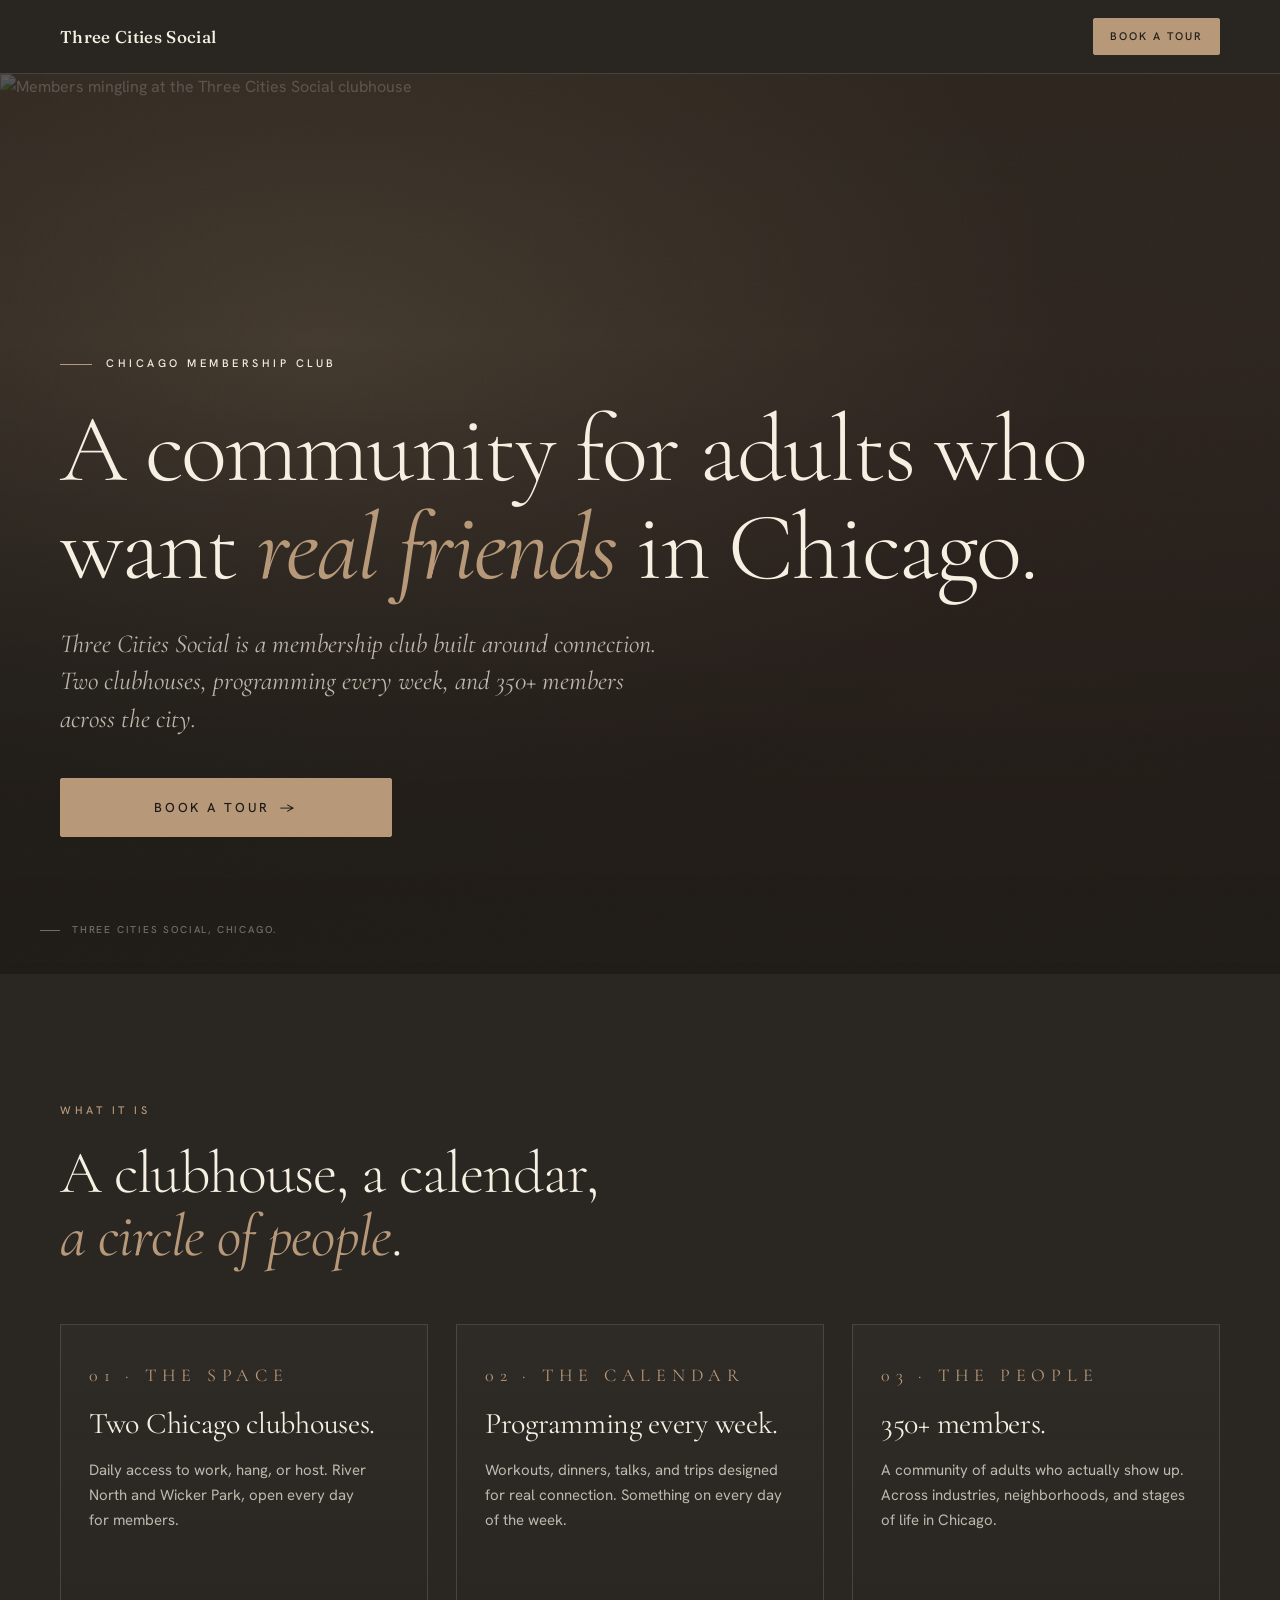
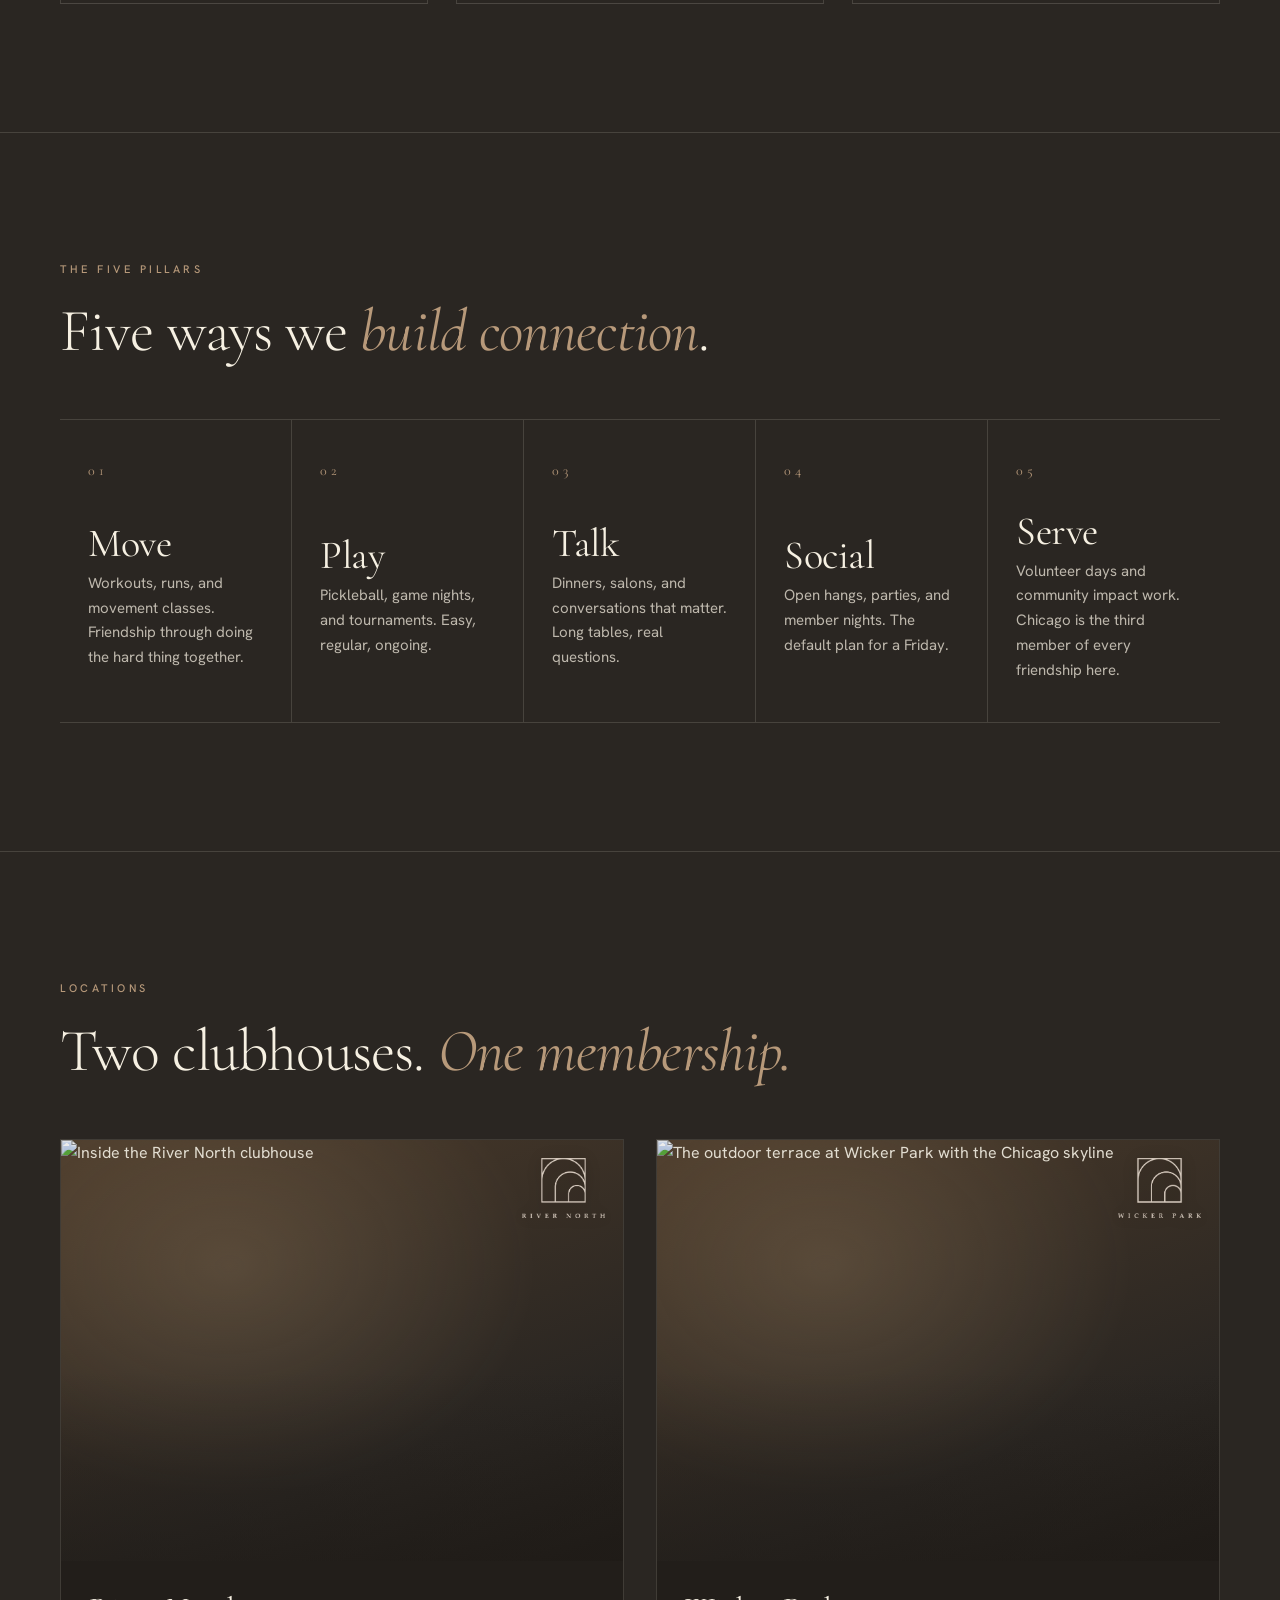
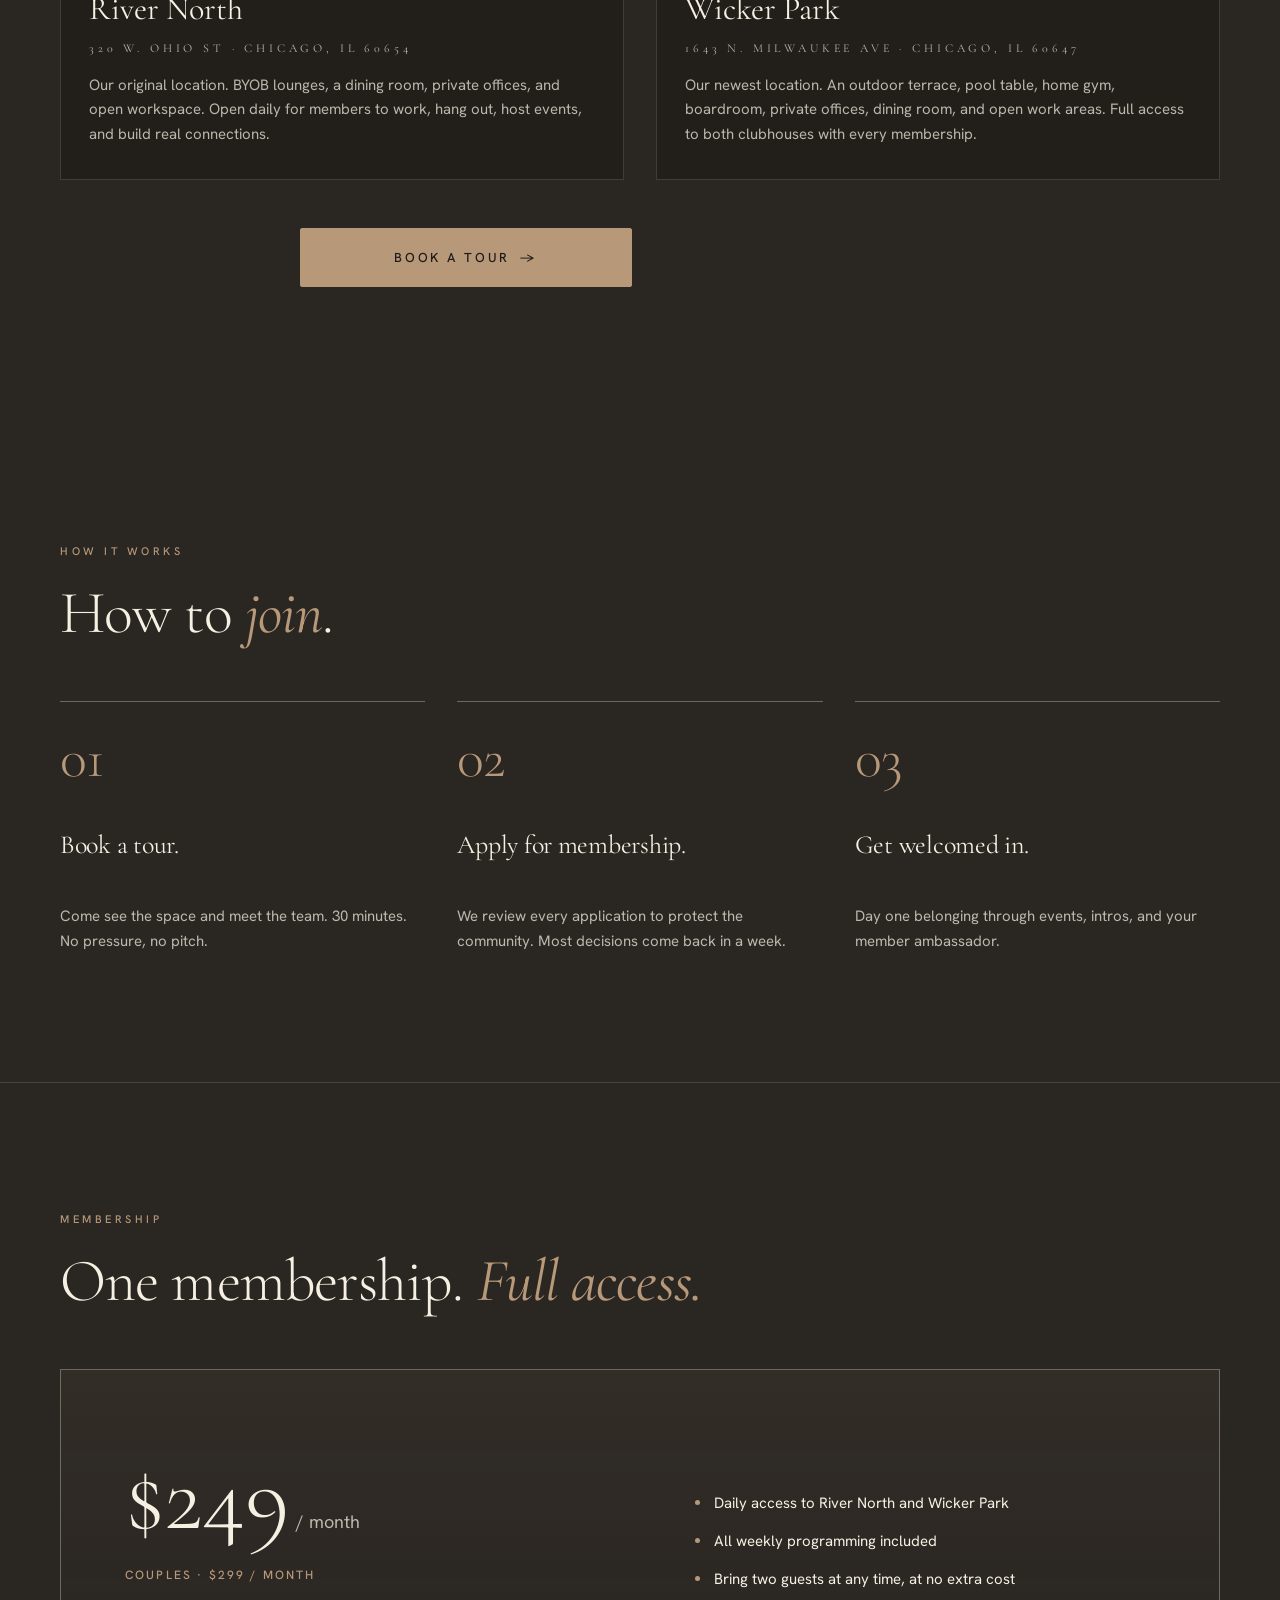
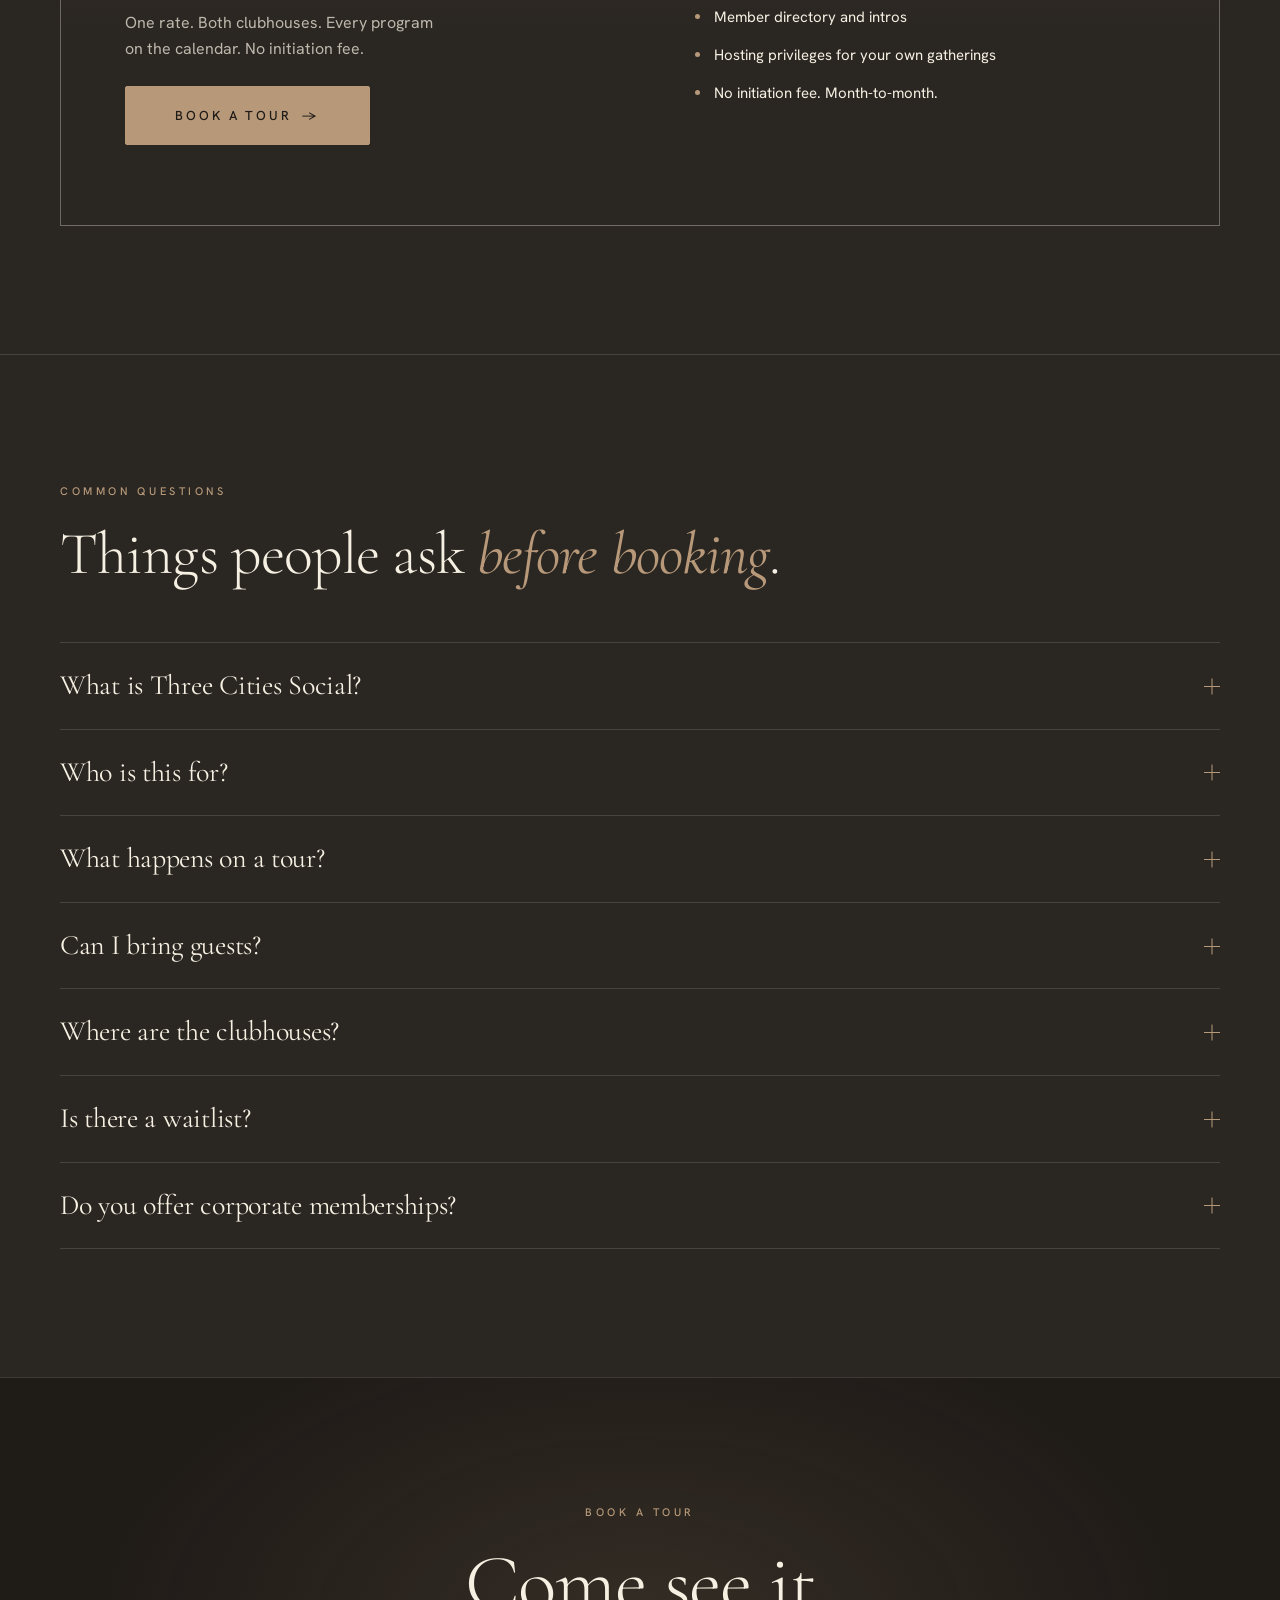
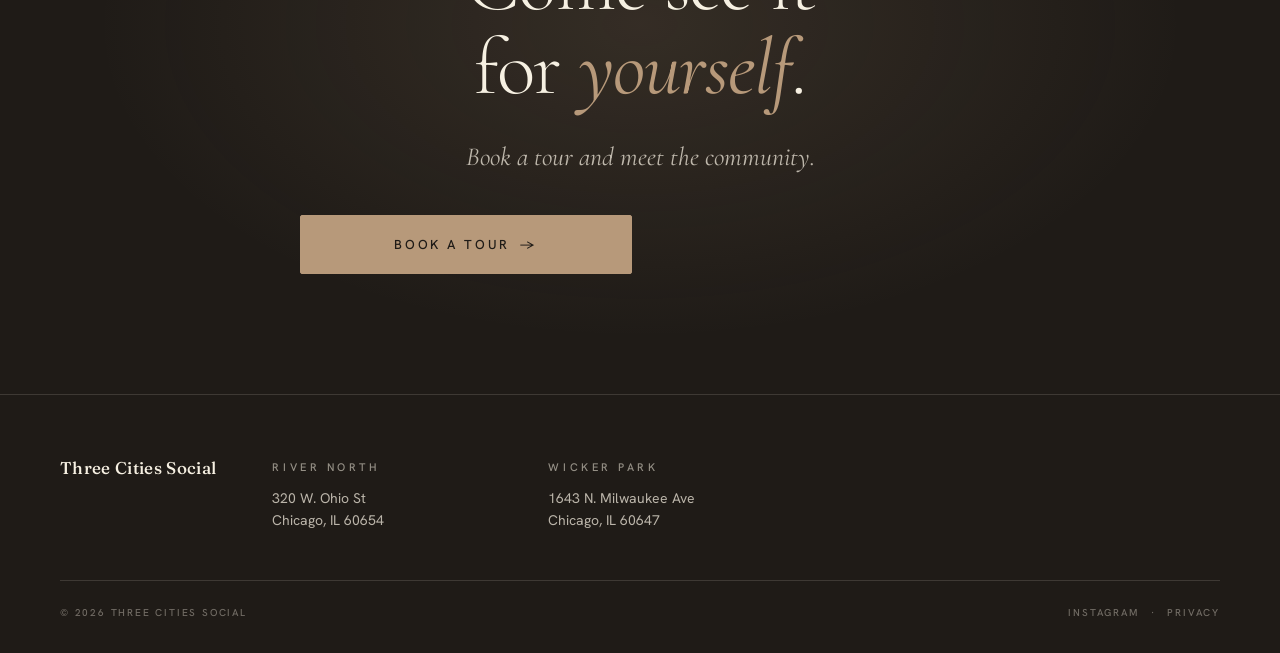
==== join.html @ d58b7352 "Initial commit" ====
<!doctype html>
<html lang="en">
<head>
<meta charset="utf-8" />
<meta name="viewport" content="width=device-width, initial-scale=1, viewport-fit=cover" />
<title>Book a Tour. Three Cities Social, Chicago.</title>
<meta name="description" content="A membership club in Chicago built around real connection. Two clubhouses, weekly programming, 350+ members. Book a tour." />
<meta name="robots" content="noindex, nofollow" />

<!-- Open Graph -->
<meta property="og:title" content="Three Cities Social. Book a Tour." />
<meta property="og:description" content="A community for adults who want real friends in Chicago." />
<meta property="og:type" content="website" />

<!-- =========================================================
     ANALYTICS. This page is the ad-conversion landing page.
     Tracking is installed inline so it runs before any user
     interaction. Replace the IDs marked REPLACE_ME and the
     code will start firing.
     ========================================================= -->

<!-- Meta Pixel -->
<script>
  !function(f,b,e,v,n,t,s)
  {if(f.fbq)return;n=f.fbq=function(){n.callMethod?
  n.callMethod.apply(n,arguments):n.queue.push(arguments)};
  if(!f._fbq)f._fbq=n;n.push=n;n.loaded=!0;n.version='2.0';
  n.queue=[];t=b.createElement(e);t.async=!0;
  t.src=v;s=b.getElementsByTagName(e)[0];
  s.parentNode.insertBefore(t,s)}(window,document,'script',
  'https://connect.facebook.net/en_US/fbevents.js');
  // REPLACE_ME with your Meta Pixel ID.
  window.__META_PIXEL_ID = 'REPLACE_ME';
  if (window.__META_PIXEL_ID && window.__META_PIXEL_ID !== 'REPLACE_ME') {
    fbq('init', window.__META_PIXEL_ID);
    fbq('track', 'PageView');
  }
</script>
<noscript>
  <img height="1" width="1" style="display:none"
       src="https://www.facebook.com/tr?id=REPLACE_ME&ev=PageView&noscript=1" alt="" />
</noscript>

<!-- GA4 -->
<script>
  // REPLACE_ME with your GA4 measurement ID, e.g. G-XXXXXXX.
  window.__GA4_ID = 'REPLACE_ME';
</script>
<script>
  (function () {
    var id = window.__GA4_ID;
    if (!id || id === 'REPLACE_ME') return;
    var s = document.createElement('script');
    s.async = true;
    s.src = 'https://www.googletagmanager.com/gtag/js?id=' + id;
    document.head.appendChild(s);
    window.dataLayer = window.dataLayer || [];
    window.gtag = function () { window.dataLayer.push(arguments); };
    window.gtag('js', new Date());
    window.gtag('config', id, { send_page_view: true });
  })();
</script>

<link rel="icon" type="image/png" href="assets/icons/mark-black.png" />
<link rel="apple-touch-icon" href="assets/icons/mark-black.png" />
<link rel="preconnect" href="https://fonts.googleapis.com">
<link rel="preconnect" href="https://fonts.gstatic.com" crossorigin>
<link rel="stylesheet" href="https://fonts.googleapis.com/css2?family=Cormorant+Garamond:ital,wght@0,300;0,400;0,500;0,600;1,400&family=Fraunces:opsz,wght@9..144,300;9..144,400;9..144,500;9..144,600&family=Hanken+Grotesk:wght@300;400;500;600;700&display=swap">

<style>
/* =========================================================
   Three Cities Social. Landing page.
   Tokens lifted from the TCS design system.
   ========================================================= */
:root {
  /* Brand palette */
  --ink-900: #1F1B17;
  --ink-800: #2A2622;
  --ink-700: #3A342E;
  --ink-600: #5C544B;
  --ink-500: #7A7268;
  --ink-400: #9A9085;
  --ink-300: #BBB1A4;
  --ink-200: #D6CDC0;
  --cream-100: #F6F0E2;
  --cream-50:  #FBF7EE;

  /* Accents */
  --clay: #B7997A;     /* warm tan, the "gold" of the brand */
  --clay-bright: #C9A982;
  --oxblood: #6B2E2A;

  /* Semantic for this dark page */
  --bg: var(--ink-800);
  --bg-deep: var(--ink-900);
  --bg-raised: var(--ink-700);
  --fg: var(--cream-100);
  --fg-muted: rgba(246,240,226,0.72);
  --fg-subtle: rgba(246,240,226,0.55);
  --fg-faint: rgba(246,240,226,0.38);
  --line: rgba(246,240,226,0.14);
  --line-strong: rgba(246,240,226,0.32);
  --accent: var(--clay);

  /* Type */
  --font-display: 'Cormorant Garamond', 'EB Garamond', Garamond, serif;
  --font-sans: 'Hanken Grotesk', 'Söhne', 'Helvetica Neue', Helvetica, Arial, sans-serif;

  /* Tracking */
  --tracking-wider: 0.18em;
  --tracking-widest: 0.32em;

  /* Motion */
  --ease-out: cubic-bezier(0.16, 1, 0.3, 1);
  --ease-standard: cubic-bezier(0.4, 0, 0.2, 1);
}

* { box-sizing: border-box; }
html { scroll-behavior: smooth; -webkit-text-size-adjust: 100%; }
body {
  margin: 0;
  background: var(--bg);
  color: var(--fg);
  font-family: var(--font-sans);
  font-size: 16px;
  line-height: 1.6;
  -webkit-font-smoothing: antialiased;
  -moz-osx-font-smoothing: grayscale;
  text-rendering: optimizeLegibility;
  overflow-x: hidden;
}

img { display: block; max-width: 100%; }

/* =========================================================
   Reusable bits
   ========================================================= */
.shell { width: 100%; max-width: 1240px; margin: 0 auto; padding: 0 22px; }
@media (min-width: 720px) { .shell { padding: 0 40px; } }

.eyebrow {
  display: inline-block;
  font-family: var(--font-sans);
  font-weight: 500;
  font-size: 11px;
  letter-spacing: var(--tracking-widest);
  text-transform: uppercase;
  color: var(--accent);
  margin: 0;
}
.eyebrow--muted { color: var(--fg-subtle); }

.tracked {
  font-family: var(--font-display);
  font-weight: 400;
  text-transform: uppercase;
  letter-spacing: var(--tracking-widest);
}

.h-display {
  font-family: var(--font-display);
  font-weight: 300;
  letter-spacing: -0.02em;
  line-height: 1.02;
  margin: 0;
  color: var(--fg);
}
.h-display em { font-style: italic; font-weight: 400; color: var(--accent); }

.h-section {
  font-family: var(--font-display);
  font-weight: 300;
  font-size: clamp(36px, 6vw, 60px);
  line-height: 1.05;
  letter-spacing: -0.015em;
  margin: 0;
  color: var(--fg);
  text-wrap: balance;
}
.h-section em { font-style: italic; color: var(--accent); font-weight: 400; }

.lede {
  font-family: var(--font-display);
  font-style: italic;
  font-weight: 400;
  font-size: clamp(20px, 2.4vw, 26px);
  line-height: 1.45;
  color: var(--fg-muted);
  margin: 0;
  text-wrap: pretty;
}

p { margin: 0; color: var(--fg-muted); line-height: 1.65; text-wrap: pretty; }

a { color: inherit; text-decoration: none; }

/* Buttons */
.btn {
  display: inline-flex; align-items: center; justify-content: center; gap: 10px;
  font-family: var(--font-sans);
  font-weight: 500;
  font-size: 12px;
  letter-spacing: 0.22em;
  text-transform: uppercase;
  padding: 18px 28px;
  border-radius: 2px;
  cursor: pointer;
  border: 1px solid transparent;
  background: transparent;
  color: var(--fg);
  transition: background 220ms var(--ease-standard), color 220ms var(--ease-standard), opacity 220ms var(--ease-standard), transform 120ms var(--ease-standard);
  text-align: center;
  white-space: nowrap;
  line-height: 1;
}
.btn:active { transform: translateY(1px); }
.btn:focus-visible { outline: 2px solid var(--accent); outline-offset: 3px; }

.btn--primary {
  background: var(--cream-100);
  color: var(--ink-800);
  border-color: var(--cream-100);
}
.btn--primary:hover { opacity: 0.85; }

.btn--accent {
  background: var(--clay);
  color: var(--ink-900);
  border-color: var(--clay);
}
.btn--accent:hover { background: var(--clay-bright); border-color: var(--clay-bright); }

.btn--ghost {
  border-color: var(--line-strong);
  color: var(--fg);
}
.btn--ghost:hover { border-color: var(--cream-100); }

.btn--lg { padding: 22px 36px; font-size: 13px; }

.btn .arrow { display: inline-block; transition: transform 220ms var(--ease-standard); }
.btn:hover .arrow { transform: translateX(3px); }

/* Hairline */
.hairline { border: 0; border-top: 1px solid var(--line); margin: 0; }

/* =========================================================
   Top nav
   ========================================================= */
.nav {
  position: sticky; top: 0; z-index: 50;
  background: rgba(42,38,34,0.92);
  backdrop-filter: saturate(1.2) blur(8px);
  -webkit-backdrop-filter: saturate(1.2) blur(8px);
  border-bottom: 1px solid var(--line);
}
.nav__inner {
  max-width: 1240px; margin: 0 auto;
  display: flex; align-items: center; justify-content: space-between;
  padding: 14px 22px;
}
@media (min-width: 720px) { .nav__inner { padding: 18px 40px; } }
.nav__brand img { height: 26px; }
@media (min-width: 720px) { .nav__brand img { height: 30px; } }

.wordmark {
  font-family: 'Fraunces', 'Cormorant Garamond', Garamond, serif;
  font-weight: 500;
  font-size: 17px;
  letter-spacing: 0.02em;
  color: var(--cream-100);
  line-height: 1;
  white-space: nowrap;
  text-decoration: none;
  border: 0;
  display: inline-flex;
  align-items: center;
  transition: opacity 220ms var(--ease-standard);
}
.wordmark:hover { opacity: 0.7; }
.footer__wordmark {
  /* The footer wordmark inherits all .wordmark styles. Kept as a hook for spacing tweaks. */
  align-self: flex-start;
}
.nav__mid { display: none; gap: 32px; }
@media (min-width: 980px) { .nav__mid { display: flex; } }
.nav__mid a {
  font-family: var(--font-sans); font-weight: 500;
  font-size: 12px; letter-spacing: 0.22em; text-transform: uppercase;
  color: var(--fg);
  transition: opacity 220ms;
}
.nav__mid a:hover { opacity: 0.6; }
.nav__cta { padding: 12px 18px; font-size: 11px; letter-spacing: 0.20em; }

/* =========================================================
   Hero
   ========================================================= */
.hero {
  position: relative;
  min-height: 100svh;
  display: flex; flex-direction: column;
  isolation: isolate;
  overflow: hidden;
}
.hero__media {
  position: absolute; inset: 0; z-index: -1;
}
.hero__media .photo {
  width: 100%; height: 100%;
  object-fit: cover;
  object-position: center;
  display: block;
  opacity: 0.55;
  background:
    radial-gradient(ellipse at 25% 30%, rgba(201,170,130,0.55) 0%, transparent 55%),
    radial-gradient(ellipse at 75% 70%, rgba(107,46,42,0.40) 0%, transparent 60%),
    linear-gradient(180deg, #4a3a2a 0%, #2a2622 60%, #1f1b17 100%);
}
.hero__media::after {
  content: "";
  position: absolute; inset: 0;
  background:
    linear-gradient(180deg, rgba(31,27,23,0.55) 0%, rgba(31,27,23,0.45) 30%, rgba(31,27,23,0.80) 75%, rgba(31,27,23,0.96) 100%);
}
.hero__grain {
  position: absolute; inset: 0; z-index: -1;
  opacity: 0.18; mix-blend-mode: overlay; pointer-events: none;
  background-image: url("data:image/svg+xml;utf8,<svg xmlns='http://www.w3.org/2000/svg' width='160' height='160'><filter id='n'><feTurbulence type='fractalNoise' baseFrequency='0.9' numOctaves='2' stitchTiles='stitch'/><feColorMatrix values='0 0 0 0 0.5 0 0 0 0 0.45 0 0 0 0 0.4 0 0 0 0.6 0'/></filter><rect width='100%' height='100%' filter='url(%23n)'/></svg>");
}

.hero__body {
  flex: 1;
  display: flex; flex-direction: column; justify-content: flex-end;
  padding: 120px 22px 56px;
  max-width: 1240px;
  margin: 0 auto;
  width: 100%;
}
@media (min-width: 720px) { .hero__body { padding: 160px 40px 96px; } }

.hero__eyebrow {
  display: inline-flex; align-items: center; gap: 14px;
  color: var(--cream-100);
  font-size: 11px; letter-spacing: var(--tracking-widest); text-transform: uppercase;
  font-weight: 500;
  margin-bottom: 28px;
}
.hero__eyebrow::before {
  content: ""; width: 32px; height: 1px; background: var(--accent);
}

.hero__headline {
  font-size: clamp(40px, 7.5vw, 96px);
}
.hero__sub {
  margin-top: 28px;
  max-width: 56ch;
}
.hero__actions {
  display: flex; flex-wrap: wrap; gap: 14px;
  margin-top: 40px;
  align-items: center;
}
.hero__trust {
  margin-top: 22px;
  display: flex; align-items: center; gap: 10px;
  font-size: 12px; letter-spacing: 0.14em; text-transform: uppercase;
  color: var(--fg-subtle);
  font-weight: 500;
}
.hero__trust .dot {
  width: 6px; height: 6px; border-radius: 50%; background: var(--accent);
}

.hero__caption {
  position: absolute; left: 22px; bottom: 28px;
  font-size: 10px; letter-spacing: var(--tracking-wider); text-transform: uppercase;
  color: var(--fg-faint);
  font-family: var(--font-sans); font-weight: 500;
  display: flex; align-items: center; gap: 12px;
}
@media (min-width: 720px) {
  .hero__caption { left: 40px; bottom: 36px; }
}
.hero__caption::before {
  content: ""; width: 20px; height: 1px; background: var(--fg-faint);
}

/* =========================================================
   Sections
   ========================================================= */
.section {
  padding: 88px 0;
  position: relative;
}
@media (min-width: 720px) { .section { padding: 128px 0; } }

.section--rule { border-top: 1px solid var(--line); }
.section--deep { background: var(--bg-deep); }
.section--raised { background: #211d19; }

.section__head {
  display: flex; flex-direction: column; gap: 18px;
  margin-bottom: 56px;
  max-width: 880px;
}
.section__head .eyebrow { margin-bottom: 4px; }

/* What it is. Three columns. */
.threecol {
  display: grid; gap: 20px;
  grid-template-columns: 1fr;
}
@media (min-width: 760px) {
  .threecol { grid-template-columns: repeat(3, 1fr); gap: 28px; }
}
.tile {
  border: 1px solid var(--line);
  padding: 36px 28px;
  display: flex; flex-direction: column; gap: 18px;
  background: linear-gradient(180deg, rgba(246,240,226,0.025), transparent);
  min-height: 280px;
}
.tile__index {
  font-family: var(--font-display);
  font-size: 18px; letter-spacing: var(--tracking-widest);
  color: var(--accent);
  text-transform: uppercase;
  font-weight: 400;
}
.tile__title {
  font-family: var(--font-display);
  font-size: 30px; line-height: 1.1; letter-spacing: -0.01em;
  font-weight: 400;
  margin: 0;
  color: var(--fg);
}
.tile__copy { font-size: 15px; line-height: 1.65; color: var(--fg-muted); margin: 0; }

/* Pillars. Five columns. */
.pillars {
  display: grid;
  grid-template-columns: 1fr;
  gap: 0;
  border-top: 1px solid var(--line);
}
.pillar {
  padding: 32px 0;
  display: grid;
  grid-template-columns: 64px 1fr;
  gap: 24px;
  align-items: start;
  border-bottom: 1px solid var(--line);
}
.pillar__num {
  font-family: var(--font-display);
  font-size: 14px; letter-spacing: var(--tracking-widest);
  text-transform: uppercase;
  color: var(--accent);
  padding-top: 4px;
}
.pillar__body { display: flex; flex-direction: column; gap: 8px; }
.pillar__name {
  font-family: var(--font-display); font-weight: 400;
  font-size: 36px; line-height: 1; letter-spacing: -0.01em;
  color: var(--fg);
}
.pillar__copy { font-size: 15px; color: var(--fg-muted); }

@media (min-width: 900px) {
  .pillars {
    grid-template-columns: repeat(5, 1fr);
    border-top: 1px solid var(--line);
    border-bottom: 1px solid var(--line);
  }
  .pillar {
    grid-template-columns: 1fr;
    padding: 40px 28px;
    border-bottom: 0;
    border-right: 1px solid var(--line);
    gap: 28px;
    min-height: 280px;
  }
  .pillar:last-child { border-right: 0; }
  .pillar__num { padding-top: 0; }
  .pillar__name { font-size: 40px; }
}

/* Testimonials */
.quotes {
  display: grid; gap: 20px;
  grid-template-columns: 1fr;
}
@media (min-width: 760px) {
  .quotes { grid-template-columns: repeat(3, 1fr); gap: 28px; }
}
.quote {
  border: 1px solid var(--line);
  padding: 36px 32px;
  display: flex; flex-direction: column; gap: 28px;
  background: linear-gradient(180deg, rgba(246,240,226,0.025), transparent);
}
.quote__mark {
  font-family: var(--font-display);
  font-size: 56px; line-height: 0.5; color: var(--accent);
  height: 28px;
}
.quote__text {
  font-family: var(--font-display);
  font-style: italic; font-weight: 400;
  font-size: 22px; line-height: 1.4;
  color: var(--fg);
  text-wrap: pretty;
}
.quote__attr {
  display: flex; flex-direction: column; gap: 4px;
  font-size: 11px; letter-spacing: var(--tracking-wider); text-transform: uppercase;
  color: var(--fg-subtle); font-weight: 500;
  margin-top: auto;
}
.quote__name { color: var(--fg); font-size: 12px; letter-spacing: var(--tracking-wider); }

/* Locations */
.locations {
  display: grid; gap: 24px;
  grid-template-columns: 1fr;
}
@media (min-width: 820px) {
  .locations { grid-template-columns: 1fr 1fr; gap: 32px; }
}
.loc {
  display: flex; flex-direction: column;
  border: 1px solid var(--line);
  background: #221e1a;
  overflow: hidden;
}
.loc__photo {
  aspect-ratio: 4/3;
  position: relative;
  overflow: hidden;
  background:
    radial-gradient(ellipse at 30% 30%, rgba(201,170,130,0.20) 0%, transparent 55%),
    linear-gradient(160deg, #4a3a2a 0%, #2a2622 70%, #1f1b17 100%);
}
.loc__bg {
  position: absolute; inset: 0;
  width: 100%; height: 100%;
  object-fit: cover;
  object-position: center;
  display: block;
  filter: saturate(0.95) brightness(0.92);
  transition: transform 720ms var(--ease-out), filter 720ms var(--ease-out);
}
.loc:hover .loc__bg { transform: scale(1.02); filter: saturate(1) brightness(0.98); }
.loc__photo::after {
  /* Subtle ink scrim at the bottom so the chapter mark stays readable on any photo. */
  content: "";
  position: absolute; inset: 0;
  background: linear-gradient(180deg, rgba(31,27,23,0) 55%, rgba(31,27,23,0.55) 100%);
  pointer-events: none;
}
.loc__chapter-icon {
  position: absolute; top: 18px; right: 18px;
  height: 60px; width: auto;
  opacity: 0.95;
  z-index: 2;
  filter: drop-shadow(0 1px 8px rgba(0,0,0,0.45));
}
.loc__body { padding: 32px 28px; display: flex; flex-direction: column; gap: 14px; }
.loc__name {
  font-family: var(--font-display); font-weight: 400;
  font-size: 32px; line-height: 1; margin: 0;
  color: var(--fg);
}
.loc__addr {
  font-family: var(--font-display); font-weight: 400;
  font-size: 12px; letter-spacing: var(--tracking-widest); text-transform: uppercase;
  color: var(--fg-muted);
}
.loc__copy { font-size: 15px; color: var(--fg-muted); }

/* Steps */
.steps {
  display: grid; gap: 28px;
  grid-template-columns: 1fr;
  counter-reset: step;
}
@media (min-width: 820px) {
  .steps { grid-template-columns: repeat(3, 1fr); gap: 32px; }
}
.step {
  display: flex; flex-direction: column; gap: 18px;
  border-top: 1px solid var(--line-strong);
  padding-top: 28px;
}
.step__num {
  font-family: var(--font-display);
  font-size: 56px; line-height: 1; font-weight: 300;
  color: var(--accent);
  letter-spacing: -0.02em;
}
.step__title {
  font-family: var(--font-display);
  font-size: 26px; line-height: 1.15; font-weight: 400; letter-spacing: -0.01em;
  color: var(--fg);
}
.step__copy { font-size: 15px; color: var(--fg-muted); }

/* Membership */
.membership {
  display: grid;
  grid-template-columns: 1fr;
  gap: 40px;
  align-items: center;
  padding: 64px 28px;
  border: 1px solid var(--line-strong);
  background: linear-gradient(180deg, rgba(183,153,122,0.06), transparent 60%);
}
@media (min-width: 820px) {
  .membership {
    grid-template-columns: 1.1fr 1fr;
    padding: 80px 64px;
    gap: 64px;
  }
}
.membership__left { display: flex; flex-direction: column; gap: 24px; }
.membership__right {
  display: flex; flex-direction: column; gap: 14px;
  padding-left: 0;
}
@media (min-width: 820px) {
  .membership__right { padding-left: 56px; border-left: 1px solid var(--line); }
}
.membership__price {
  display: flex; align-items: baseline; gap: 6px;
  font-family: var(--font-display); font-weight: 300;
  color: var(--fg);
  letter-spacing: -0.02em;
}
.membership__price .amount { font-size: clamp(64px, 9vw, 96px); line-height: 1; }
.membership__price .unit { font-size: 18px; color: var(--fg-muted); letter-spacing: 0; font-family: var(--font-sans); font-weight: 400; }
.membership__tier-note {
  display: inline-block;
  font-family: var(--font-sans);
  font-weight: 500;
  font-size: 12px;
  letter-spacing: var(--tracking-wider);
  text-transform: uppercase;
  color: var(--accent);
  margin-top: -4px;
}
.membership__list {
  list-style: none; padding: 0; margin: 0;
  display: flex; flex-direction: column; gap: 14px;
}
.membership__list li {
  display: flex; gap: 14px; align-items: baseline;
  font-size: 15px; color: var(--fg);
}
.membership__list li::before {
  content: ""; width: 5px; height: 5px; border-radius: 50%; background: var(--accent);
  flex-shrink: 0; transform: translateY(-3px);
}

/* FAQ */
.faq { display: flex; flex-direction: column; }
.faq__item {
  border-top: 1px solid var(--line);
}
.faq__item:last-child { border-bottom: 1px solid var(--line); }
.faq__btn {
  appearance: none; -webkit-appearance: none;
  background: transparent; border: 0; color: var(--fg);
  width: 100%; text-align: left;
  padding: 26px 0;
  display: flex; align-items: center; justify-content: space-between; gap: 24px;
  cursor: pointer;
  font-family: var(--font-display);
  font-weight: 400;
  font-size: clamp(20px, 2.4vw, 28px);
  line-height: 1.2;
  letter-spacing: -0.01em;
}
.faq__btn:hover { opacity: 0.7; }
.faq__btn .icon {
  width: 16px; height: 16px;
  position: relative; flex-shrink: 0;
  transition: transform 280ms var(--ease-out);
}
.faq__btn .icon::before, .faq__btn .icon::after {
  content: ""; position: absolute; background: var(--accent);
  left: 0; right: 0; top: 50%; height: 1px;
}
.faq__btn .icon::after { transform: rotate(90deg); transition: transform 280ms var(--ease-out); }
.faq__item.is-open .faq__btn .icon::after { transform: rotate(0); }

.faq__panel {
  display: grid;
  grid-template-rows: 0fr;
  transition: grid-template-rows 280ms var(--ease-out);
}
.faq__item.is-open .faq__panel { grid-template-rows: 1fr; }
.faq__panel-inner {
  overflow: hidden;
  min-height: 0;
}
.faq__copy {
  padding: 0 0 28px;
  font-size: 16px;
  color: var(--fg-muted);
  max-width: 64ch;
  line-height: 1.7;
}

/* Final CTA */
.final {
  padding: 120px 0;
  text-align: center;
  background:
    radial-gradient(ellipse at 50% 40%, rgba(183,153,122,0.14) 0%, transparent 60%),
    var(--bg-deep);
  border-top: 1px solid var(--line);
}
.final .h-section {
  font-size: clamp(44px, 7vw, 80px);
  margin: 0 auto;
  max-width: 16ch;
}
.final .lede {
  margin: 28px auto 40px;
  max-width: 48ch;
}

/* Footer */
.footer {
  padding: 64px 0 32px;
  border-top: 1px solid var(--line);
  background: var(--bg-deep);
}
.footer__top {
  display: grid; gap: 40px;
  grid-template-columns: 1fr;
  padding-bottom: 48px;
  border-bottom: 1px solid var(--line);
}
@media (min-width: 820px) {
  .footer__top {
    grid-template-columns: auto 1fr;
    gap: 56px;
  }
}
.footer__mark { width: 64px; height: 64px; opacity: 0.9; }
.footer__cols {
  display: grid; gap: 32px;
  grid-template-columns: 1fr 1fr;
}
@media (min-width: 720px) {
  .footer__cols { grid-template-columns: repeat(4, 1fr); }
}
.footer__cols--minimal { grid-template-columns: 1fr 1fr; }
@media (min-width: 720px) {
  .footer__cols--minimal { grid-template-columns: 1fr 1fr; max-width: 520px; }
}
.footer__col { display: flex; flex-direction: column; gap: 10px; }
.footer__col p {
  font-size: 14px; line-height: 1.6; color: var(--fg-muted);
  margin: 0;
}
.footer__bot {
  padding-top: 24px;
  display: flex; flex-wrap: wrap; gap: 14px;
  justify-content: space-between;
  font-size: 10px; letter-spacing: var(--tracking-wider); text-transform: uppercase;
  color: var(--fg-faint); font-weight: 500;
}
.footer__bot-links { display: inline-flex; align-items: center; gap: 12px; }
.footer__link {
  color: var(--fg-faint);
  font-size: 10px; letter-spacing: var(--tracking-wider); text-transform: uppercase; font-weight: 500;
  transition: color 220ms var(--ease-standard);
}
.footer__link:hover { color: var(--cream-100); }
.footer__dot { color: var(--fg-faint); }

/* =========================================================
   Tour CTA pairs (Book a River North / Wicker Park Tour)
   ========================================================= */
.tour-cta-pair {
  display: grid;
  grid-template-columns: 1fr;
  gap: 12px;
  width: 100%;
}
@media (min-width: 640px) {
  .tour-cta-pair {
    grid-template-columns: 1fr 1fr;
    gap: 16px;
    max-width: 680px;
  }
}
.tour-cta-pair--centered {
  margin-left: auto;
  margin-right: auto;
}
.tour-cta-pair .btn,
.tour-cta-pair .tour-cta {
  width: 100%;
}
.tour-cta {
  /* <a> defaults to inline; flatten any border-bottom from generic link styles. */
  border: 1px solid transparent;
  text-decoration: none;
}
.tour-cta.btn--accent {
  border-color: var(--clay);
}

/* Cream-dim helper line above each CTA pair. */
.cta-note,
.hero__cta-note {
  display: block;
  font-family: var(--font-sans);
  font-size: 12px;
  letter-spacing: var(--tracking-wider);
  text-transform: uppercase;
  color: var(--fg-subtle);
  margin-bottom: 14px;
  font-weight: 500;
}
.cta-note--centered { text-align: center; }

/* Hero actions wrapper holds the note + pair stacked. */
.hero__actions {
  flex-direction: column;
  align-items: flex-start;
  gap: 14px;
}

/* Compact tour CTAs in the top nav. Hidden on mobile to defer to sticky bar. */
.nav__cta-pair {
  display: none;
  gap: 10px;
  align-items: center;
}
@media (min-width: 720px) {
  .nav__cta-pair { display: flex; }
}
.nav__cta-pair .btn { padding: 12px 16px; font-size: 11px; letter-spacing: 0.18em; }

/* =========================================================
   Sticky mobile CTA. Two stacked tour links on phone.
   ========================================================= */
.sticky-cta {
  position: fixed;
  bottom: 0; left: 0; right: 0;
  padding: 10px 14px calc(10px + env(safe-area-inset-bottom));
  background: rgba(31,27,23,0.96);
  backdrop-filter: blur(10px);
  -webkit-backdrop-filter: blur(10px);
  border-top: 1px solid var(--line);
  z-index: 40;
  display: none;
  flex-direction: column;
  gap: 8px;
}
.sticky-cta .btn,
.sticky-cta .tour-cta {
  width: 100%;
  padding: 14px 18px;
  font-size: 12px;
  letter-spacing: 0.18em;
}
@media (max-width: 819px) {
  .sticky-cta { display: flex; }
  /* Reserve room for the stacked sticky bar so it never covers content. */
  body { padding-bottom: 144px; }
}

/* =========================================================
   Modal
   ========================================================= */
.modal {
  position: fixed; inset: 0;
  z-index: 100;
  display: none;
  align-items: stretch; justify-content: center;
  padding: 0;
  background: rgba(15,12,10,0.78);
  backdrop-filter: blur(6px);
  -webkit-backdrop-filter: blur(6px);
}
.modal.is-open { display: flex; }
.modal__card {
  position: relative;
  width: 100%;
  max-width: 560px;
  margin: auto;
  background: var(--ink-800);
  border: 1px solid var(--line-strong);
  display: flex;
  flex-direction: column;
  max-height: 90vh;
  overflow: hidden;
  color-scheme: dark;
}
@media (min-width: 720px) {
  .modal__card { margin: 40px auto; }
}

/* Each view (form or success) fills the card and lays out body + footer. */
.modal__view {
  display: flex;
  flex-direction: column;
  min-height: 0;
  flex: 1;
  margin: 0;
}

/* Scrollable body. Holds title + fields, or success content + embed. */
.modal__body {
  flex: 1;
  min-height: 0;
  overflow-y: auto;
  -webkit-overflow-scrolling: touch;
  padding: 56px 24px 24px;
  display: flex; flex-direction: column; gap: 24px;
}
@media (min-width: 720px) {
  .modal__body { padding: 56px 56px 28px; }
}
.form__fields { display: flex; flex-direction: column; gap: 20px; }

/* Sticky footer holds the submit + legal. Stays visible while body scrolls. */
.modal__footer {
  flex-shrink: 0;
  padding: 18px 24px 22px;
  background: var(--ink-800);
  border-top: 1px solid rgba(201,169,130,0.28);
  display: flex; flex-direction: column; gap: 10px;
}
@media (min-width: 720px) {
  .modal__footer { padding: 20px 56px 28px; }
}
.modal__footer .form__submit { margin: 0; }
.modal__footer .form__legal  { margin: 0; }

/* Full-screen on mobile (< 720px). Submit button flush to bottom. */
@media (max-width: 719px) {
  .modal { padding: 0; }
  .modal__card {
    margin: 0;
    width: 100vw;
    max-width: none;
    height: 100vh; height: 100svh;
    max-height: 100vh; max-height: 100svh;
    border: 0;
    border-radius: 0;
  }
  .modal__body { padding: 56px 20px 20px; }
  .modal__footer {
    padding: 14px 20px calc(16px + env(safe-area-inset-bottom));
  }
}
.modal__close {
  position: absolute; top: 14px; right: 14px;
  width: 36px; height: 36px;
  border: 1px solid var(--line);
  background: transparent;
  color: var(--fg);
  cursor: pointer;
  font-size: 18px;
  border-radius: 999px;
  transition: opacity 220ms;
}
.modal__close:hover { opacity: 0.6; }
.modal__eyebrow { margin-bottom: 10px; }
.modal__title {
  font-family: var(--font-display); font-weight: 400;
  font-size: clamp(28px, 4vw, 36px); line-height: 1.05;
  letter-spacing: -0.015em; margin: 0 0 12px;
  color: var(--fg);
}
.modal__sub { font-size: 14px; color: var(--fg-muted); margin: 0 0 28px; max-width: 44ch; }

.form { display: flex; flex-direction: column; gap: 20px; margin-top: 8px; }
.form__row { display: grid; gap: 20px; grid-template-columns: 1fr 1fr; }
@media (max-width: 480px) { .form__row { grid-template-columns: 1fr; gap: 20px; } }
.field { display: flex; flex-direction: column; gap: 8px; }
.field label {
  font-family: var(--font-sans); font-weight: 500;
  font-size: 10px; letter-spacing: 0.22em; text-transform: uppercase;
  color: var(--fg-subtle);
}
.field input, .field textarea, .field select {
  font-family: var(--font-sans);
  font-size: 15px; color: var(--fg);
  background: rgba(0,0,0,0.18);
  background-color: rgba(0,0,0,0.18);
  border: 1px solid var(--line);
  border-radius: 2px;
  padding: 14px 14px;
  outline: none;
  width: 100%;
  color-scheme: dark;
}
.field textarea { resize: vertical; min-height: 96px; }
.field input::placeholder, .field textarea::placeholder { color: var(--fg-faint); }
.field input:focus, .field textarea:focus, .field select:focus {
  border-color: var(--accent);
  background: rgba(0,0,0,0.30);
}
.field select {
  appearance: none; -webkit-appearance: none;
  background-color: rgba(0,0,0,0.18);
  background-image: url("data:image/svg+xml;utf8,<svg xmlns='http://www.w3.org/2000/svg' width='12' height='8' fill='none'><path d='M1 1l5 5 5-5' stroke='%23B7997A' stroke-width='1.5' stroke-linecap='round'/></svg>");
  background-repeat: no-repeat;
  background-position: right 14px center;
  padding-right: 38px;
}
.field select option {
  background: var(--ink-800);
  color: var(--fg);
}

.segments {
  display: grid; grid-template-columns: 1fr 1fr 1fr;
  gap: 0;
  border: 1px solid var(--line);
  border-radius: 2px;
  overflow: hidden;
}
.segment {
  appearance: none; -webkit-appearance: none;
  background: transparent; border: 0;
  color: var(--fg-muted);
  padding: 12px 8px;
  font-family: var(--font-sans); font-weight: 500;
  font-size: 11px; letter-spacing: 0.16em; text-transform: uppercase;
  cursor: pointer;
  border-right: 1px solid var(--line);
  transition: background 220ms, color 220ms;
}
.segment:last-child { border-right: 0; }
.segment.is-on { background: var(--cream-100); color: var(--ink-800); }

.form__submit { margin-top: 12px; }
.label-opt { color: var(--fg-faint); font-weight: 400; text-transform: none; letter-spacing: 0.04em; }

/* Subtle gold glow + lift on hover for the submit + Instagram CTAs. */
.btn--glow {
  position: relative;
  transition: background 220ms var(--ease-standard),
              color 220ms var(--ease-standard),
              transform 220ms var(--ease-standard),
              box-shadow 320ms var(--ease-standard),
              border-color 220ms var(--ease-standard);
}
.btn--glow:hover {
  transform: translateY(-1px);
  box-shadow: 0 0 0 1px rgba(201,169,130,0.45),
              0 10px 28px -8px rgba(201,169,130,0.45),
              0 0 32px -4px rgba(201,169,130,0.35);
}
.btn--glow:focus-visible {
  box-shadow: 0 0 0 2px var(--clay-bright),
              0 0 0 4px rgba(201,169,130,0.25);
  outline: none;
}
.form__legal {
  margin-top: 12px;
  font-size: 11px; color: var(--fg-faint); line-height: 1.5;
}

.success__handle {
  color: var(--accent);
  border-bottom: 1px solid currentColor;
  padding-bottom: 1px;
  transition: opacity 220ms;
}
.success__handle:hover { opacity: 0.7; }

/* Success view defaults to hidden; activated by JS adding .is-on. */
.modal__view--success { display: none; }
.modal__view--success.is-on { display: flex; }
.modal__view--success h3 {
  font-family: var(--font-display); font-weight: 400;
  font-size: clamp(26px, 3.6vw, 34px); line-height: 1.1; letter-spacing: -0.01em;
  color: var(--fg); margin: 0;
}
.modal__view--success p { font-size: 15px; color: var(--fg-muted); margin: 0; }

/* Scheduler note + embed + fallback */
.scheduler__note {
  display: block;
  font-size: 13px;
  color: var(--accent);
  letter-spacing: 0.04em;
  padding: 10px 14px;
  border: 1px solid rgba(201,169,130,0.35);
  background: rgba(201,169,130,0.06);
  border-radius: 2px;
}
.scheduler__note[hidden] { display: none; }
.scheduler__note a {
  color: var(--accent);
  border-bottom: 1px solid currentColor;
  padding-bottom: 1px;
  font-weight: 500;
  transition: opacity 220ms;
}
.scheduler__note a:hover { opacity: 0.7; }

.meetings-iframe-container {
  width: 100%;
  min-height: 640px;
  background: rgba(0,0,0,0.20);
  border: 1px solid var(--line);
  border-radius: 2px;
  overflow: hidden;
  position: relative;
}
.meetings-iframe-container::before {
  content: "Loading scheduler...";
  position: absolute; inset: 0;
  display: flex; align-items: center; justify-content: center;
  font-size: 12px; letter-spacing: var(--tracking-wider); text-transform: uppercase;
  color: var(--fg-faint); font-weight: 500;
  pointer-events: none;
}
.meetings-iframe-container iframe {
  position: relative; z-index: 1;
  width: 100% !important; height: 100% !important;
  min-height: 640px;
  border: 0;
  background: var(--cream-100);
}

.scheduler__fallback {
  font-size: 12px;
  color: var(--fg-faint);
  margin: 0;
}
.scheduler__fallback a {
  color: var(--fg-muted);
  border-bottom: 1px solid currentColor;
  padding-bottom: 1px;
  transition: color 220ms, opacity 220ms;
}
.scheduler__fallback a:hover { color: var(--accent); }

/* Widen modal when the scheduler is showing so the embed has room. */
.modal--wide .modal__card { max-width: 920px; }
@media (min-width: 720px) {
  .modal--wide .modal__card { padding: 48px 48px 56px; }
}

/* Reveal on scroll */
.reveal {
  opacity: 0; transform: translateY(14px);
  transition: opacity 600ms var(--ease-out), transform 600ms var(--ease-out);
  transition-delay: var(--delay, 0ms);
}
.reveal.is-in { opacity: 1; transform: none; }

@media (prefers-reduced-motion: reduce) {
  .reveal { opacity: 1; transform: none; transition: none; }
  html { scroll-behavior: auto; }
}

/* Small utility */
.text-accent { color: var(--accent); }
.mono { font-family: var(--font-sans); }

</style>
</head>
<body>

<!-- ============================== NAV. LOGO ONLY. ============================== -->
<header class="nav" data-screen-label="01 Nav">
  <div class="nav__inner">
    <a class="nav__brand wordmark" href="https://threecitiessocial.com" target="_blank" rel="noopener" aria-label="Three Cities Social">
      Three Cities Social
    </a>
    <div class="nav__cta-pair">
      <a href="https://meetings-na2.hubspot.com/draymond?uuid=0f6ed97e-5852-459c-9c39-32b3e2f93b04" target="_blank" rel="noopener" class="btn btn--accent btn--sm tour-cta" data-tour-location="River North" data-tour-source="nav" aria-label="Book a tour at the River North clubhouse">Book a Tour</a>
    </div>
  </div>
</header>

<!-- ============================== HERO ============================== -->
<section class="hero" id="top" data-screen-label="02 Hero">
  <div class="hero__media" aria-hidden="true">
    <img class="photo" src="https://images.squarespace-cdn.com/content/v1/68beeb47f4532e51e24b78f6/ba75f647-2b34-47c3-badf-93aafb1dc94b/3Cities+Grand+Opening-18.jpg?format=2500w" alt="Members mingling at the Three Cities Social clubhouse" />
  </div>
  <div class="hero__grain" aria-hidden="true"></div>

  <div class="hero__body">
    <span class="hero__eyebrow reveal">Chicago Membership Club</span>
    <h1 class="h-display hero__headline reveal" style="--delay: 80ms">
      A community for adults who want <em>real friends</em> in Chicago.
    </h1>
    <p class="lede hero__sub reveal" style="--delay: 160ms">
      Three Cities Social is a membership club built around connection. Two clubhouses, programming every week, and 350+ members across the city.
    </p>
    <div class="hero__actions reveal" style="--delay: 240ms">
      <div class="tour-cta-pair">
        <a href="https://meetings-na2.hubspot.com/draymond?uuid=0f6ed97e-5852-459c-9c39-32b3e2f93b04" target="_blank" rel="noopener" class="btn btn--accent btn--lg btn--glow tour-cta" data-tour-location="River North" data-tour-source="hero" aria-label="Book a tour at the River North clubhouse">
          Book a Tour <span class="arrow">→</span>
        </a>
      </div>
    </div>
    <div class="hero__trust reveal" style="--delay: 320ms">
      <span class="dot" aria-hidden="true"></span>
      River North &amp; Wicker Park. Two clubhouses in Chicago.
    </div>
  </div>

  <div class="hero__caption" aria-hidden="true">
    <span>Three Cities Social, Chicago.</span>
  </div>
</section>

<!-- ============================== WHAT IT IS ============================== -->
<section class="section" id="what" data-screen-label="03 What it is">
  <div class="shell">
    <div class="section__head reveal">
      <span class="eyebrow">What it is</span>
      <h2 class="h-section">A clubhouse, a calendar, <em>a circle of people</em>.</h2>
    </div>

    <div class="threecol">
      <article class="tile reveal">
        <span class="tile__index">01 &middot; The Space</span>
        <h3 class="tile__title">Two Chicago clubhouses.</h3>
        <p class="tile__copy">Daily access to work, hang, or host. River North and Wicker Park, open every day for members.</p>
      </article>

      <article class="tile reveal" style="--delay: 100ms">
        <span class="tile__index">02 &middot; The Calendar</span>
        <h3 class="tile__title">Programming every week.</h3>
        <p class="tile__copy">Workouts, dinners, talks, and trips designed for real connection. Something on every day of the week.</p>
      </article>

      <article class="tile reveal" style="--delay: 200ms">
        <span class="tile__index">03 &middot; The People</span>
        <h3 class="tile__title">350+ members.</h3>
        <p class="tile__copy">A community of adults who actually show up. Across industries, neighborhoods, and stages of life in Chicago.</p>
      </article>
    </div>
  </div>
</section>

<!-- ============================== PILLARS ============================== -->
<section class="section section--rule" id="pillars" data-screen-label="04 Pillars">
  <div class="shell">
    <div class="section__head reveal">
      <span class="eyebrow">The Five Pillars</span>
      <h2 class="h-section">Five ways we <em>build connection</em>.</h2>
    </div>

    <div class="pillars">
      <article class="pillar reveal">
        <div class="pillar__num">01</div>
        <div class="pillar__body">
          <div class="pillar__name">Move</div>
          <p class="pillar__copy">Workouts, runs, and movement classes. Friendship through doing the hard thing together.</p>
        </div>
      </article>

      <article class="pillar reveal" style="--delay: 80ms">
        <div class="pillar__num">02</div>
        <div class="pillar__body">
          <div class="pillar__name">Play</div>
          <p class="pillar__copy">Pickleball, game nights, and tournaments. Easy, regular, ongoing.</p>
        </div>
      </article>

      <article class="pillar reveal" style="--delay: 160ms">
        <div class="pillar__num">03</div>
        <div class="pillar__body">
          <div class="pillar__name">Talk</div>
          <p class="pillar__copy">Dinners, salons, and conversations that matter. Long tables, real questions.</p>
        </div>
      </article>

      <article class="pillar reveal" style="--delay: 240ms">
        <div class="pillar__num">04</div>
        <div class="pillar__body">
          <div class="pillar__name">Social</div>
          <p class="pillar__copy">Open hangs, parties, and member nights. The default plan for a Friday.</p>
        </div>
      </article>

      <article class="pillar reveal" style="--delay: 320ms">
        <div class="pillar__num">05</div>
        <div class="pillar__body">
          <div class="pillar__name">Serve</div>
          <p class="pillar__copy">Volunteer days and community impact work. Chicago is the third member of every friendship here.</p>
        </div>
      </article>
    </div>
  </div>
</section>

<!-- ============================== LOCATIONS ============================== -->
<section class="section section--rule" id="locations" data-screen-label="06 Locations">
  <div class="shell">
    <div class="section__head reveal">
      <span class="eyebrow">Locations</span>
      <h2 class="h-section">Two clubhouses. <em>One membership.</em></h2>
    </div>

    <div class="locations">
      <article class="loc reveal">
        <div class="loc__photo">
          <img class="loc__bg" src="https://images.squarespace-cdn.com/content/v1/68beeb47f4532e51e24b78f6/d2efb0d5-0171-4553-9168-01f0fb66d205/A7400201-HDR.jpg?format=1500w" alt="Inside the River North clubhouse" loading="lazy" />
          <img class="loc__chapter-icon" src="assets/icons/chapter-river-north-cream.png" alt="" />
        </div>
        <div class="loc__body">
          <h3 class="loc__name">River North</h3>
          <span class="loc__addr">320 W. Ohio St &middot; Chicago, IL 60654</span>
          <p class="loc__copy">Our original location. BYOB lounges, a dining room, private offices, and open workspace. Open daily for members to work, hang out, host events, and build real connections.</p>
        </div>
      </article>

      <article class="loc reveal" style="--delay: 120ms">
        <div class="loc__photo">
          <img class="loc__bg" src="https://images.squarespace-cdn.com/content/v1/68beeb47f4532e51e24b78f6/1761593553812-0FZZT1SJGQ0Y0ZT1NR1P/3+Cities-083.jpg?format=1500w" alt="The outdoor terrace at Wicker Park with the Chicago skyline" loading="lazy" />
          <img class="loc__chapter-icon" src="assets/icons/chapter-wicker-park-cream.png" alt="" />
        </div>
        <div class="loc__body">
          <h3 class="loc__name">Wicker Park</h3>
          <span class="loc__addr">1643 N. Milwaukee Ave &middot; Chicago, IL 60647</span>
          <p class="loc__copy">Our newest location. An outdoor terrace, pool table, home gym, boardroom, private offices, dining room, and open work areas. Full access to both clubhouses with every membership.</p>
        </div>
      </article>
    </div>

    <div class="reveal" style="--delay: 240ms; margin-top: 48px;">
      <div class="tour-cta-pair tour-cta-pair--centered">
        <a href="https://meetings-na2.hubspot.com/draymond?uuid=0f6ed97e-5852-459c-9c39-32b3e2f93b04" target="_blank" rel="noopener" class="btn btn--accent btn--lg btn--glow tour-cta" data-tour-location="River North" data-tour-source="locations" aria-label="Book a tour at the River North clubhouse">Book a Tour <span class="arrow">→</span></a>
      </div>
    </div>
  </div>
</section>

<!-- ============================== HOW IT WORKS ============================== -->
<section class="section" id="how" data-screen-label="07 How it works">
  <div class="shell">
    <div class="section__head reveal">
      <span class="eyebrow">How it works</span>
      <h2 class="h-section">How to <em>join</em>.</h2>
    </div>

    <div class="steps">
      <article class="step reveal">
        <div class="step__num">01</div>
        <h3 class="step__title">Book a tour.</h3>
        <p class="step__copy">Come see the space and meet the team. 30 minutes. No pressure, no pitch.</p>
      </article>

      <article class="step reveal" style="--delay: 120ms">
        <div class="step__num">02</div>
        <h3 class="step__title">Apply for membership.</h3>
        <p class="step__copy">We review every application to protect the community. Most decisions come back in a week.</p>
      </article>

      <article class="step reveal" style="--delay: 240ms">
        <div class="step__num">03</div>
        <h3 class="step__title">Get welcomed in.</h3>
        <p class="step__copy">Day one belonging through events, intros, and your member ambassador.</p>
      </article>
    </div>
  </div>
</section>

<!-- ============================== MEMBERSHIP ============================== -->
<section class="section section--rule" id="membership" data-screen-label="08 Membership">
  <div class="shell">
    <div class="section__head reveal">
      <span class="eyebrow">Membership</span>
      <h2 class="h-section">One membership. <em>Full access.</em></h2>
    </div>

    <div class="membership reveal">
      <div class="membership__left">
        <div class="membership__price">
          <span class="amount">$249</span>
          <span class="unit">/ month</span>
        </div>
        <span class="membership__tier-note">Couples &middot; $299 / month</span>
        <p style="color: var(--fg-muted); font-size:16px; max-width: 36ch;">
          One rate. Both clubhouses. Every program on the calendar. No initiation fee.
        </p>
        <div>
          <div class="tour-cta-pair">
            <a href="https://meetings-na2.hubspot.com/draymond?uuid=0f6ed97e-5852-459c-9c39-32b3e2f93b04" target="_blank" rel="noopener" class="btn btn--accent btn--lg btn--glow tour-cta" data-tour-location="River North" data-tour-source="membership" aria-label="Book a tour at the River North clubhouse">Book a Tour <span class="arrow">→</span></a>
          </div>
        </div>
      </div>

      <ul class="membership__list">
        <li>Daily access to River North and Wicker Park</li>
        <li>All weekly programming included</li>
        <li>Bring two guests at any time, at no extra cost</li>
        <li>Member directory and intros</li>
        <li>Hosting privileges for your own gatherings</li>
        <li>No initiation fee. Month-to-month.</li>
      </ul>
    </div>
  </div>
</section>

<!-- ============================== FAQ ============================== -->
<section class="section section--rule" id="faq" data-screen-label="09 FAQ">
  <div class="shell">
    <div class="section__head reveal">
      <span class="eyebrow">Common Questions</span>
      <h2 class="h-section">Things people ask <em>before booking</em>.</h2>
    </div>

    <div class="faq reveal">
      <div class="faq__item">
        <button class="faq__btn" aria-expanded="false">
          <span>What is Three Cities Social?</span>
          <span class="icon" aria-hidden="true"></span>
        </button>
        <div class="faq__panel"><div class="faq__panel-inner">
          <p class="faq__copy">A membership club in Chicago built for adults who want real friendship and community. We run two clubhouses (River North and Wicker Park) and a weekly calendar across five pillars: Move, Play, Talk, Social, and Serve.</p>
        </div></div>
      </div>

      <div class="faq__item">
        <button class="faq__btn" aria-expanded="false">
          <span>Who is this for?</span>
          <span class="icon" aria-hidden="true"></span>
        </button>
        <div class="faq__panel"><div class="faq__panel-inner">
          <p class="faq__copy">Adults, mostly 30 to 45, living in or close to Chicago. People who want a calendar of real things to do and a group of people to do them with. We are intentionally varied across industries, neighborhoods, and life stages.</p>
        </div></div>
      </div>

      <div class="faq__item">
        <button class="faq__btn" aria-expanded="false">
          <span>What happens on a tour?</span>
          <span class="icon" aria-hidden="true"></span>
        </button>
        <div class="faq__panel"><div class="faq__panel-inner">
          <p class="faq__copy">About 30 minutes. You walk the space, meet a member of the team, ask anything you want, and leave with a clear picture of whether it is for you. We do not run hard sells.</p>
        </div></div>
      </div>

      <div class="faq__item">
        <button class="faq__btn" aria-expanded="false">
          <span>Can I bring guests?</span>
          <span class="icon" aria-hidden="true"></span>
        </button>
        <div class="faq__panel"><div class="faq__panel-inner">
          <p class="faq__copy">Yes. Members can bring two guests at any time, at no extra cost. Valid at either clubhouse and across most programming.</p>
        </div></div>
      </div>

      <div class="faq__item">
        <button class="faq__btn" aria-expanded="false">
          <span>Where are the clubhouses?</span>
          <span class="icon" aria-hidden="true"></span>
        </button>
        <div class="faq__panel"><div class="faq__panel-inner">
          <p class="faq__copy">River North at 320 W. Ohio St, Chicago, IL 60654. Wicker Park at 1643 N. Milwaukee Ave, Chicago, IL 60647. Every membership includes full access to both.</p>
        </div></div>
      </div>

      <div class="faq__item">
        <button class="faq__btn" aria-expanded="false">
          <span>Is there a waitlist?</span>
          <span class="icon" aria-hidden="true"></span>
        </button>
        <div class="faq__panel"><div class="faq__panel-inner">
          <p class="faq__copy">Right now, no. We review every application to protect the community, so timing depends on capacity. We will tell you where you stand on your tour.</p>
        </div></div>
      </div>

      <div class="faq__item">
        <button class="faq__btn" aria-expanded="false">
          <span>Do you offer corporate memberships?</span>
          <span class="icon" aria-hidden="true"></span>
        </button>
        <div class="faq__panel"><div class="faq__panel-inner">
          <p class="faq__copy">Yes. We work with small teams that want shared access to both clubhouses and programming. Mention it on your tour and we will walk you through options.</p>
        </div></div>
      </div>
    </div>
  </div>
</section>

<!-- ============================== FINAL CTA ============================== -->
<section class="final" data-screen-label="10 Final CTA">
  <div class="shell">
    <span class="eyebrow reveal">Book a Tour</span>
    <h2 class="h-section reveal" style="--delay: 80ms; margin-top: 18px;">Come see it for <em>yourself</em>.</h2>
    <p class="lede reveal" style="--delay: 160ms">Book a tour and meet the community.</p>
    <div class="reveal" style="--delay: 240ms">
      <div class="tour-cta-pair tour-cta-pair--centered">
        <a href="https://meetings-na2.hubspot.com/draymond?uuid=0f6ed97e-5852-459c-9c39-32b3e2f93b04" target="_blank" rel="noopener" class="btn btn--accent btn--lg btn--glow tour-cta" data-tour-location="River North" data-tour-source="final" aria-label="Book a tour at the River North clubhouse">Book a Tour <span class="arrow">→</span></a>
      </div>
    </div>
  </div>
</section>

<!-- ============================== FOOTER. MINIMAL. ============================== -->
<footer class="footer" data-screen-label="11 Footer">
  <div class="shell">
    <div class="footer__top footer__top--minimal">
      <a class="wordmark footer__wordmark" href="https://threecitiessocial.com" target="_blank" rel="noopener" aria-label="Three Cities Social">Three Cities Social</a>
      <div class="footer__cols footer__cols--minimal">
        <div class="footer__col">
          <span class="eyebrow eyebrow--muted">River North</span>
          <p>320 W. Ohio St<br/>Chicago, IL 60654</p>
        </div>
        <div class="footer__col">
          <span class="eyebrow eyebrow--muted">Wicker Park</span>
          <p>1643 N. Milwaukee Ave<br/>Chicago, IL 60647</p>
        </div>
      </div>
    </div>
    <div class="footer__bot">
      <span>&copy; 2026 Three Cities Social</span>
      <span class="footer__bot-links">
        <a href="https://instagram.com/threecitiessocial" target="_blank" rel="noopener" class="footer__link">Instagram</a>
        <span class="footer__dot" aria-hidden="true">&middot;</span>
        <a href="/privacy" class="footer__link">Privacy</a>
      </span>
    </div>
  </div>
</footer>

<!-- ============================== STICKY MOBILE CTA ============================== -->
<div class="sticky-cta" aria-hidden="false">
  <a href="https://meetings-na2.hubspot.com/draymond?uuid=0f6ed97e-5852-459c-9c39-32b3e2f93b04" target="_blank" rel="noopener" class="btn btn--accent tour-cta" data-tour-location="River North" data-tour-source="sticky" aria-label="Book a tour at the River North clubhouse">Book a Tour</a>
</div>

<!-- ============================== SCRIPTS ============================== -->
<script>
(function () {
  'use strict';

  // ---------- Tracking helpers ----------
  function track(eventName, params) {
    params = params || {};
    try {
      if (typeof window.fbq === 'function') {
        var standard = { Lead: 1, Schedule: 1, CompleteRegistration: 1, Contact: 1, ViewContent: 1, PageView: 1 };
        if (standard[eventName]) window.fbq('track', eventName, params);
        else window.fbq('trackCustom', eventName, params);
      }
    } catch (e) { /* noop */ }
    try {
      if (typeof window.gtag === 'function') {
        window.gtag('event', eventName, params);
      }
    } catch (e) { /* noop */ }
    try { console.info('[track]', eventName, params); } catch (e) {}
  }

  // ---------- Tour CTA click tracking ----------
  // Every Book a Tour link carries data-tour-location and data-tour-source.
  // On click we fire a Meta Pixel Lead event with content_category set to the
  // location so you can compare River North vs Wicker Park conversion in ads.
  document.querySelectorAll('a.tour-cta').forEach(function (link) {
    link.addEventListener('click', function () {
      var location = link.getAttribute('data-tour-location') || 'Unknown';
      var source   = link.getAttribute('data-tour-source')   || 'unknown';
      track('Lead', {
        content_name: 'Book a Tour',
        content_category: location,
        source: source
      });
      // Also fire a GA4-flavored event with the same payload.
      track('book_tour_click', {
        content_name: 'Book a Tour',
        content_category: location,
        location: location,
        source: source
      });
    });
  });

  // ---------- FAQ accordion ----------
  document.querySelectorAll('.faq__item').forEach(function (item) {
    var btn = item.querySelector('.faq__btn');
    if (!btn) return;
    btn.addEventListener('click', function () {
      var open = item.classList.toggle('is-open');
      btn.setAttribute('aria-expanded', String(open));
    });
  });

  // ---------- Reveal on scroll ----------
  if ('IntersectionObserver' in window) {
    var io = new IntersectionObserver(function (entries) {
      entries.forEach(function (entry) {
        if (entry.isIntersecting) {
          entry.target.classList.add('is-in');
          io.unobserve(entry.target);
        }
      });
    }, { threshold: 0.12, rootMargin: '0px 0px -40px 0px' });
    document.querySelectorAll('.reveal').forEach(function (el) { io.observe(el); });
  } else {
    document.querySelectorAll('.reveal').forEach(function (el) { el.classList.add('is-in'); });
  }

  // ---------- Smooth scroll (offset for sticky nav) ----------
  document.querySelectorAll('a[href^="#"]').forEach(function (a) {
    a.addEventListener('click', function (e) {
      var id = a.getAttribute('href');
      if (id.length < 2) return;
      var target = document.querySelector(id);
      if (!target) return;
      e.preventDefault();
      var navH = document.querySelector('.nav') ? document.querySelector('.nav').offsetHeight : 0;
      var y = target.getBoundingClientRect().top + window.pageYOffset - navH + 1;
      window.scrollTo({ top: y, behavior: 'smooth' });
    });
  });
})();
</script>

</body>
</html>
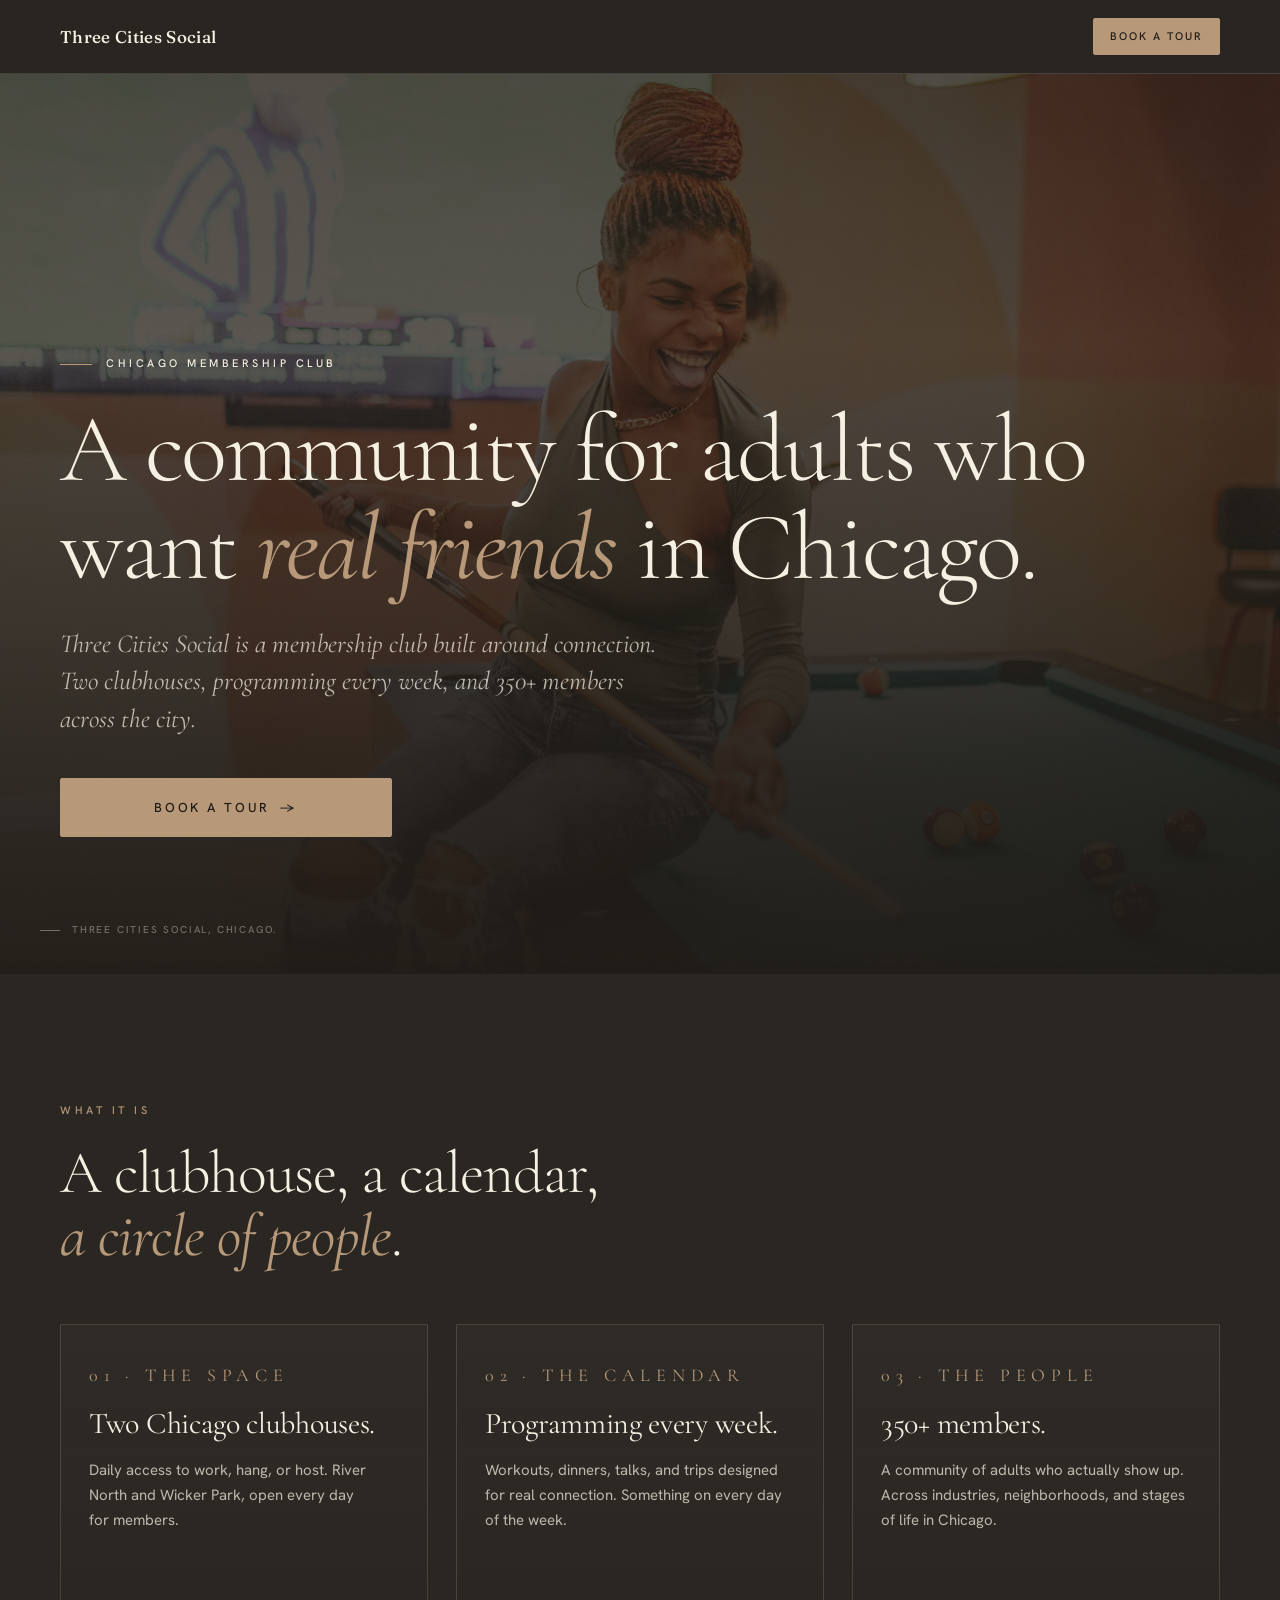
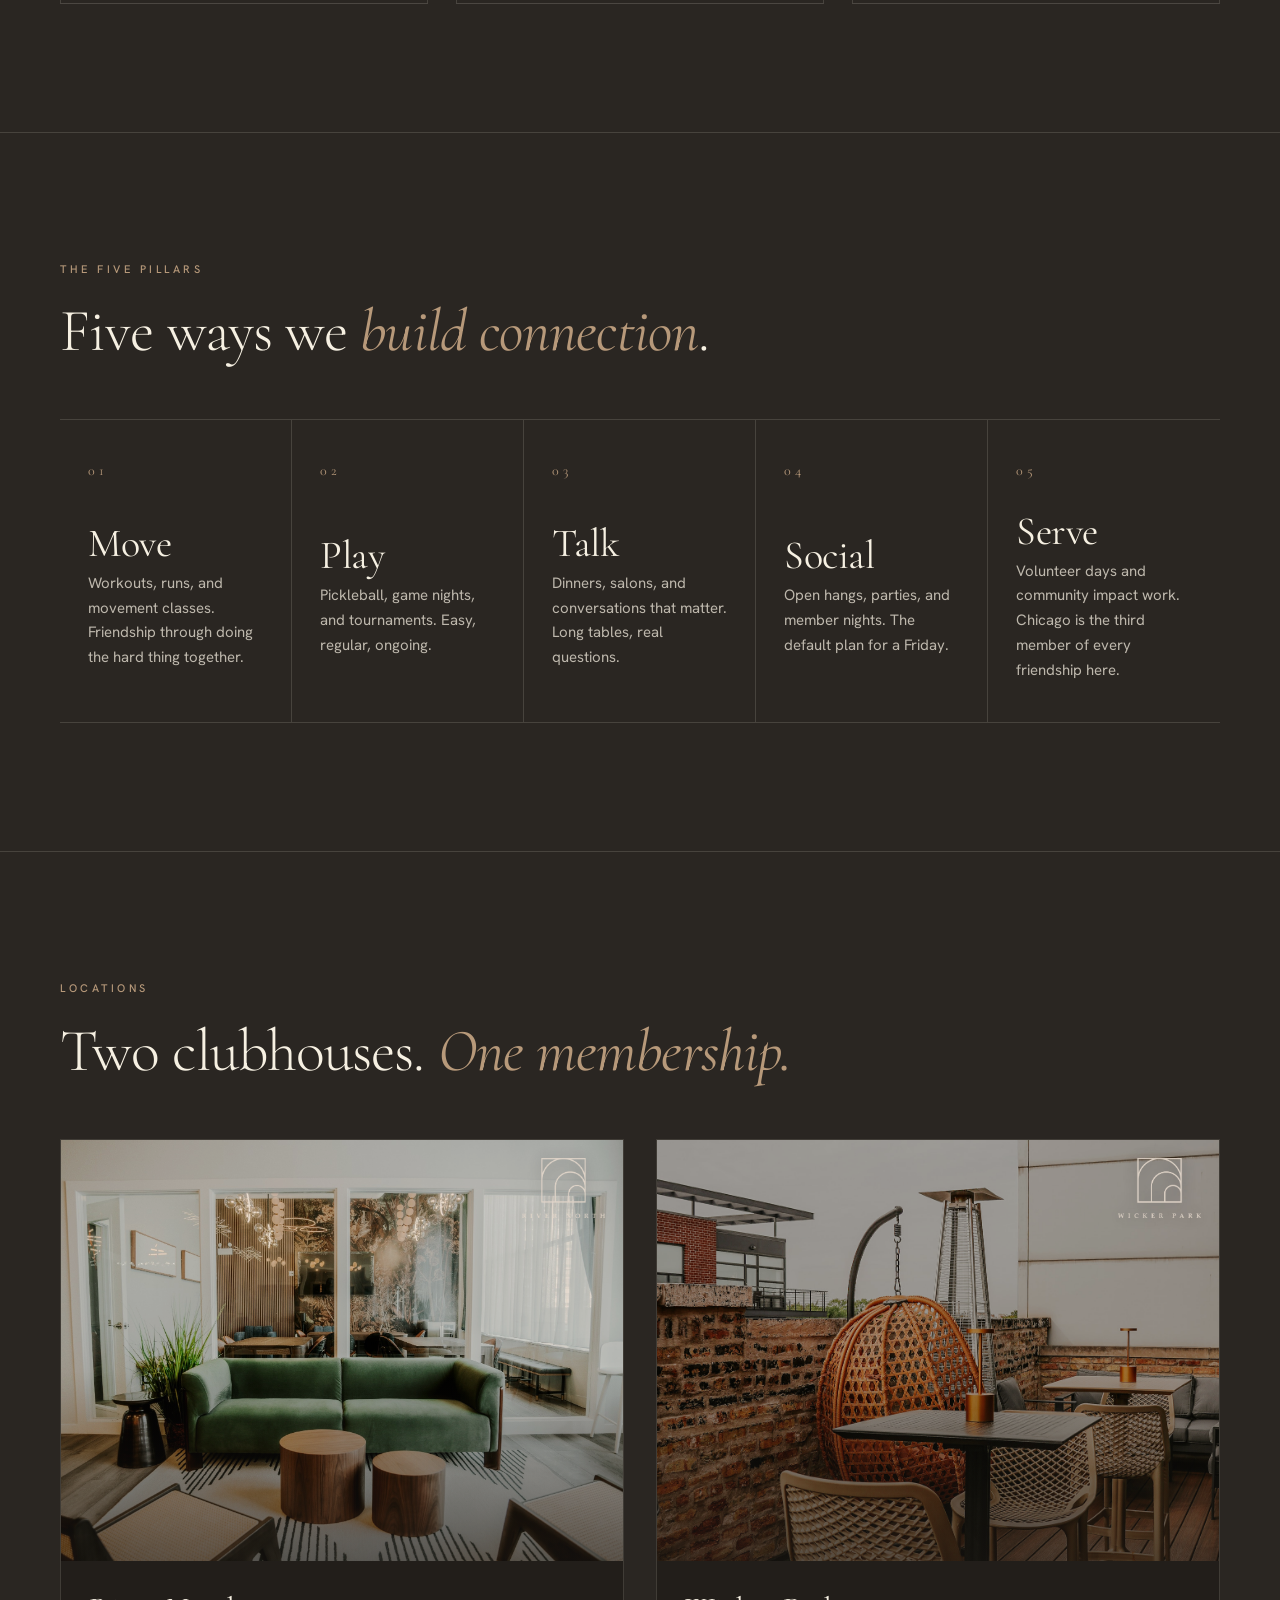
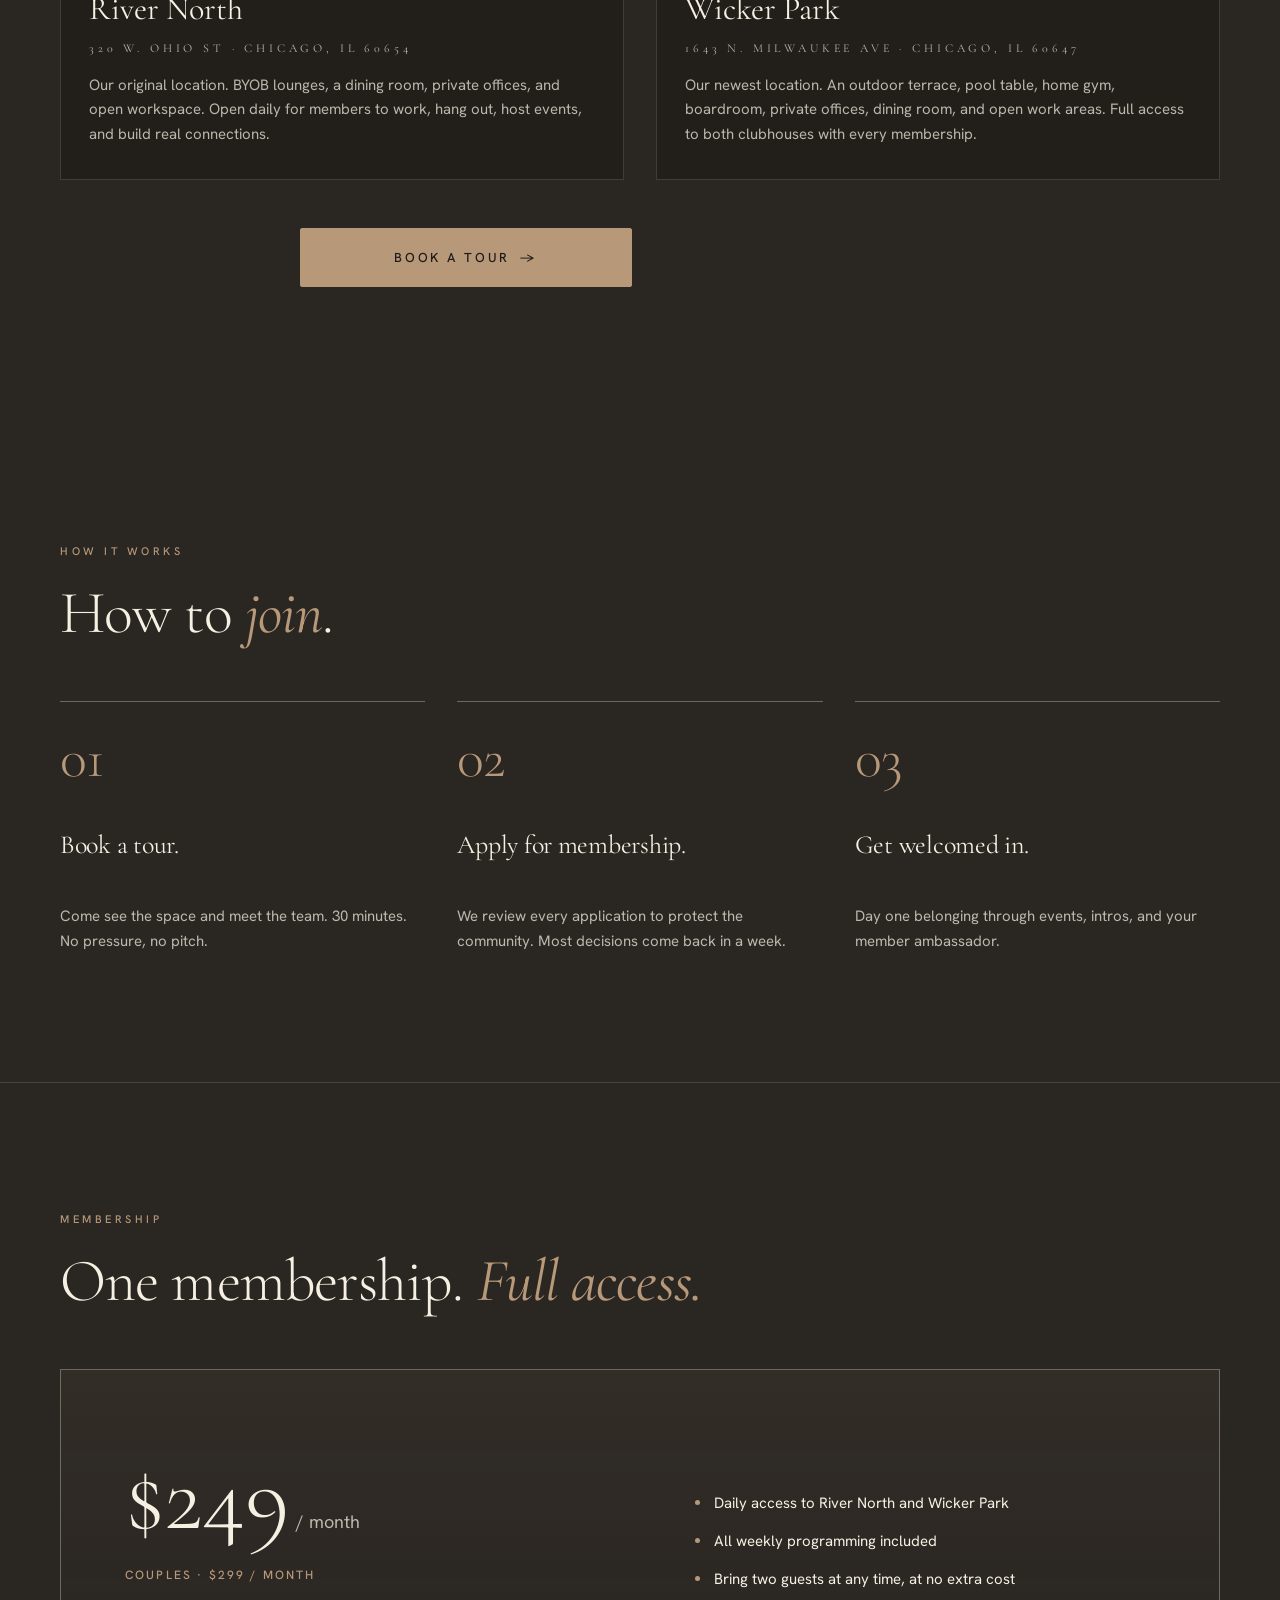
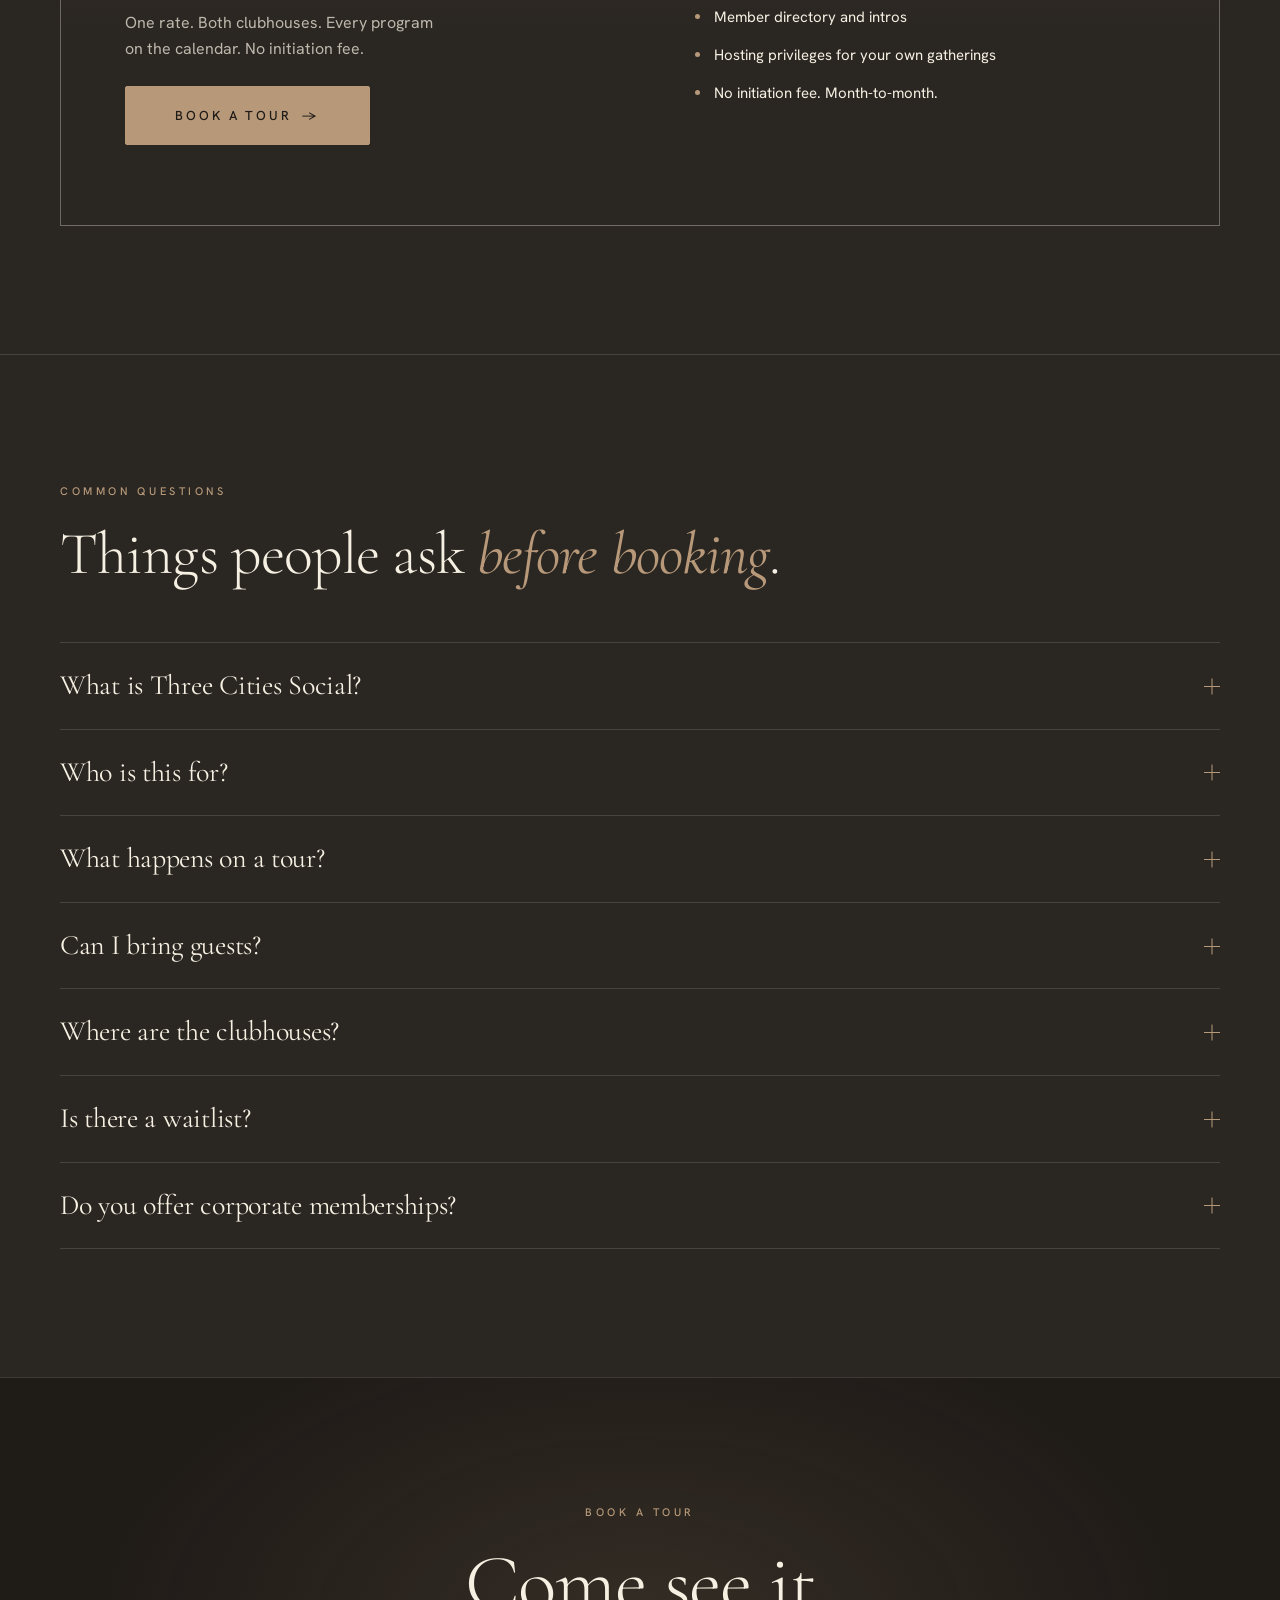
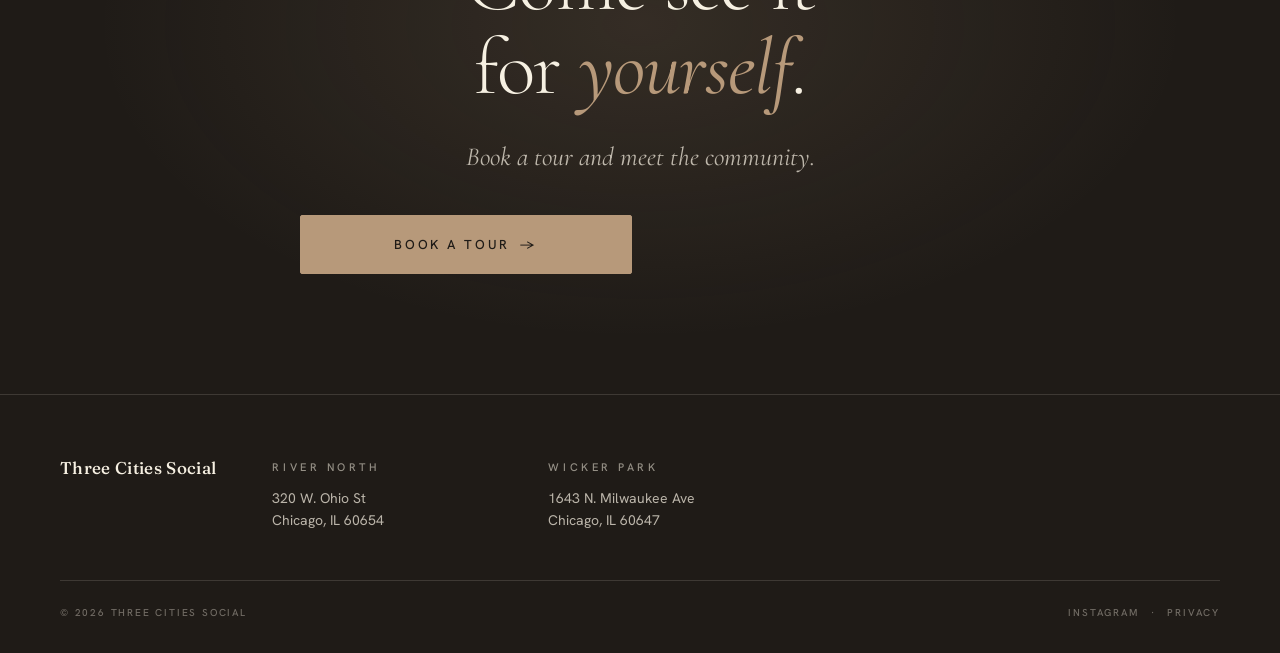
==== commit 43b437ac: "Search engine files, self-hosted images, faster fonts, and cleanup SEO: - build.js now emits sitemap" ====
--- a/join.html
+++ b/join.html
@@ -1191,7 +1191,7 @@
 <!-- ============================== HERO ============================== -->
 <section class="hero" id="top" data-screen-label="02 Hero">
   <div class="hero__media" aria-hidden="true">
-    <img class="photo" src="https://images.squarespace-cdn.com/content/v1/68beeb47f4532e51e24b78f6/ba75f647-2b34-47c3-badf-93aafb1dc94b/3Cities+Grand+Opening-18.jpg?format=2500w" alt="Members mingling at the Three Cities Social clubhouse" />
+    <img class="photo" src="uploads/3Cities%20Grand%20Opening-33.jpg" alt="Members mingling at the Three Cities Social clubhouse" />
   </div>
   <div class="hero__grain" aria-hidden="true"></div>
 
@@ -1314,7 +1314,7 @@
     <div class="locations">
       <article class="loc reveal">
         <div class="loc__photo">
-          <img class="loc__bg" src="https://images.squarespace-cdn.com/content/v1/68beeb47f4532e51e24b78f6/d2efb0d5-0171-4553-9168-01f0fb66d205/A7400201-HDR.jpg?format=1500w" alt="Inside the River North clubhouse" loading="lazy" />
+          <img class="loc__bg" src="uploads/compressed_A7400018-HDR.jpg" alt="Inside the River North clubhouse" loading="lazy" />
           <img class="loc__chapter-icon" src="assets/icons/chapter-river-north-cream.png" alt="" />
         </div>
         <div class="loc__body">
@@ -1326,7 +1326,7 @@
 
       <article class="loc reveal" style="--delay: 120ms">
         <div class="loc__photo">
-          <img class="loc__bg" src="https://images.squarespace-cdn.com/content/v1/68beeb47f4532e51e24b78f6/1761593553812-0FZZT1SJGQ0Y0ZT1NR1P/3+Cities-083.jpg?format=1500w" alt="The outdoor terrace at Wicker Park with the Chicago skyline" loading="lazy" />
+          <img class="loc__bg" src="uploads/3%20Cities-081.jpg" alt="The outdoor terrace at Wicker Park with the Chicago skyline" loading="lazy" />
           <img class="loc__chapter-icon" src="assets/icons/chapter-wicker-park-cream.png" alt="" />
         </div>
         <div class="loc__body">
